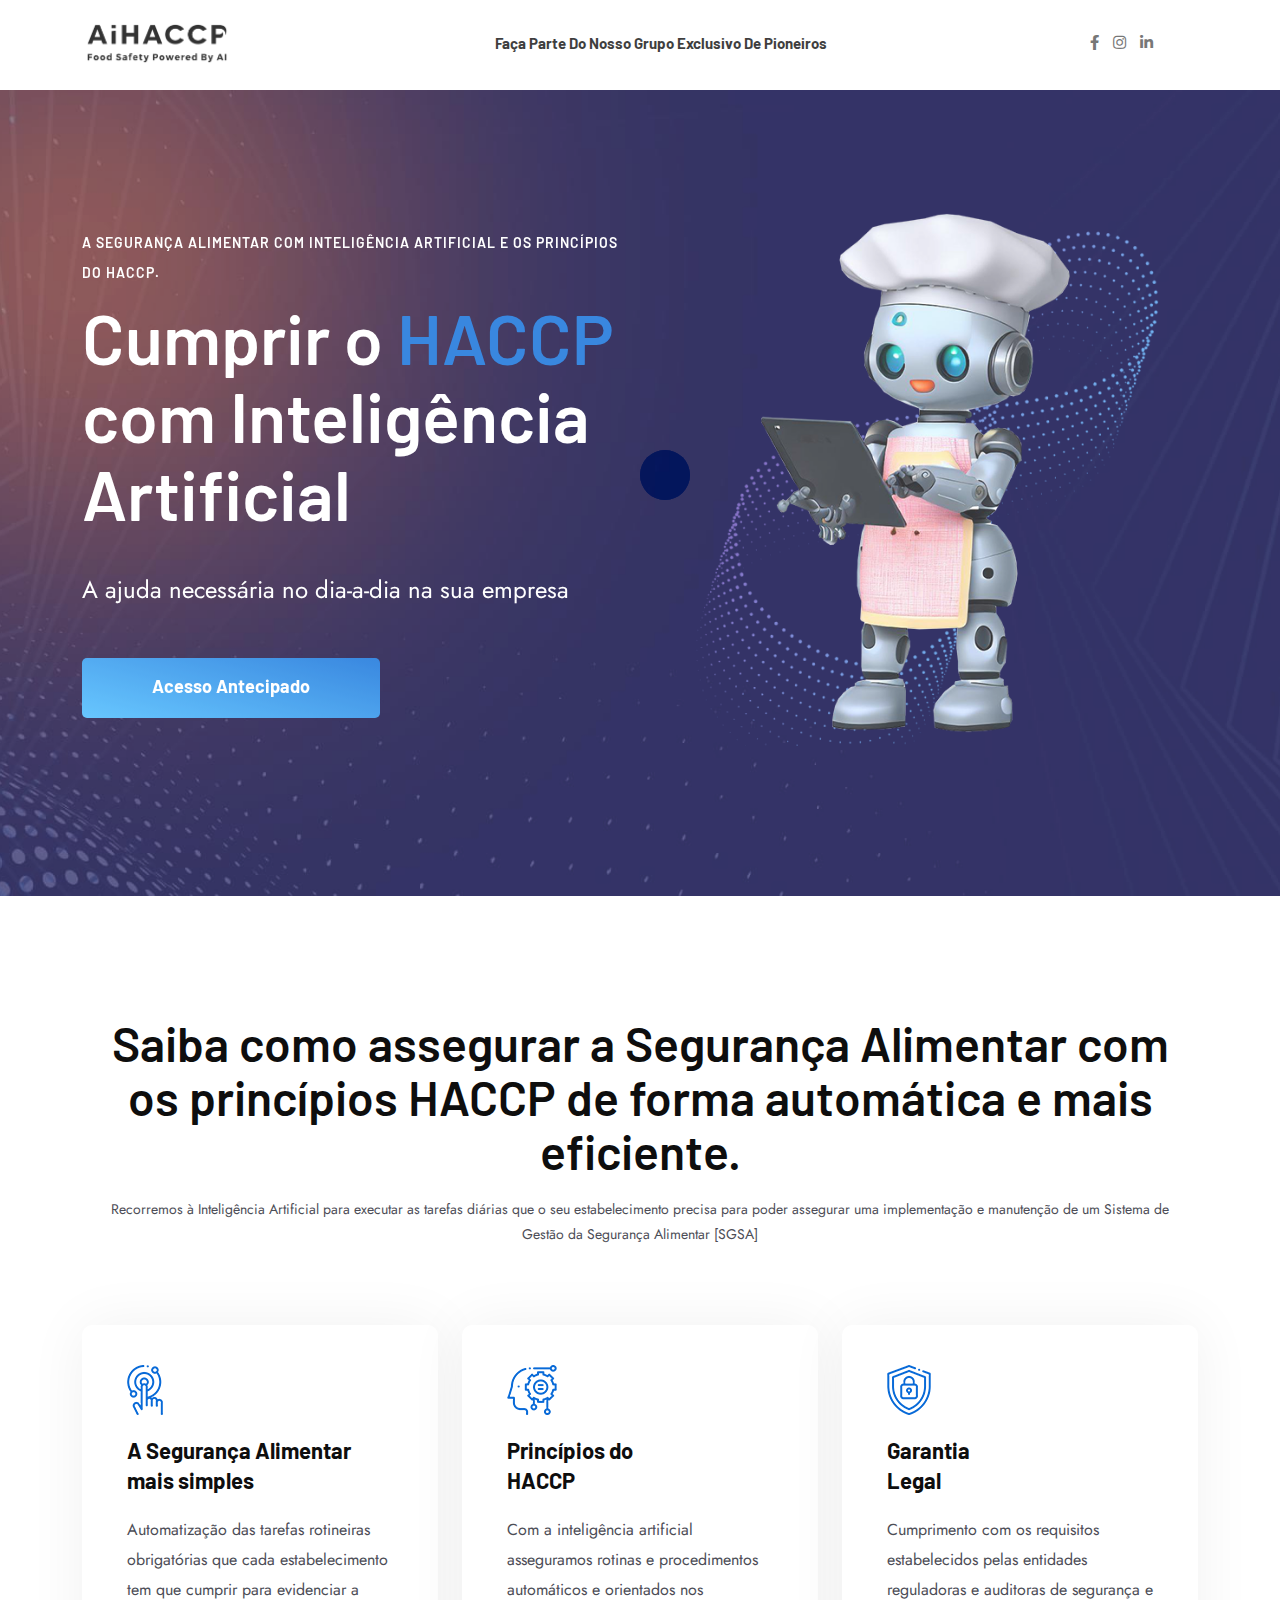
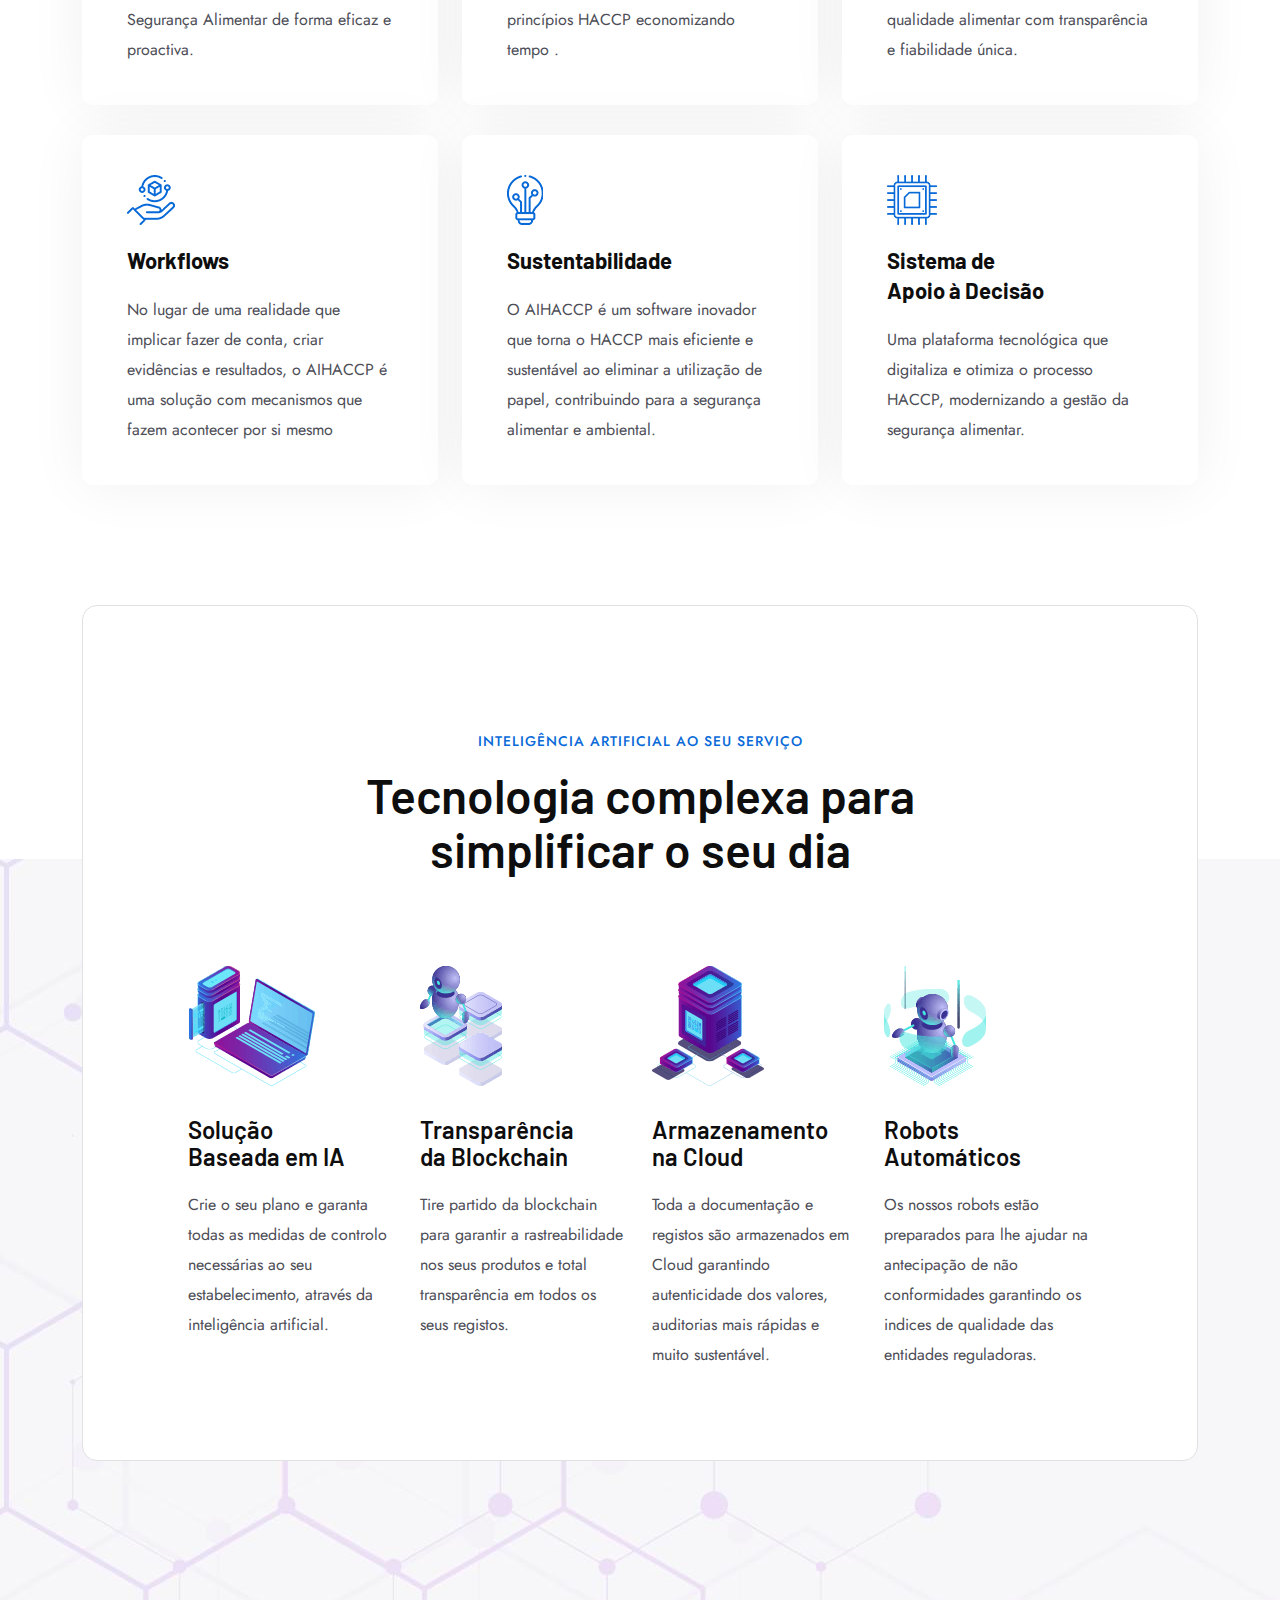
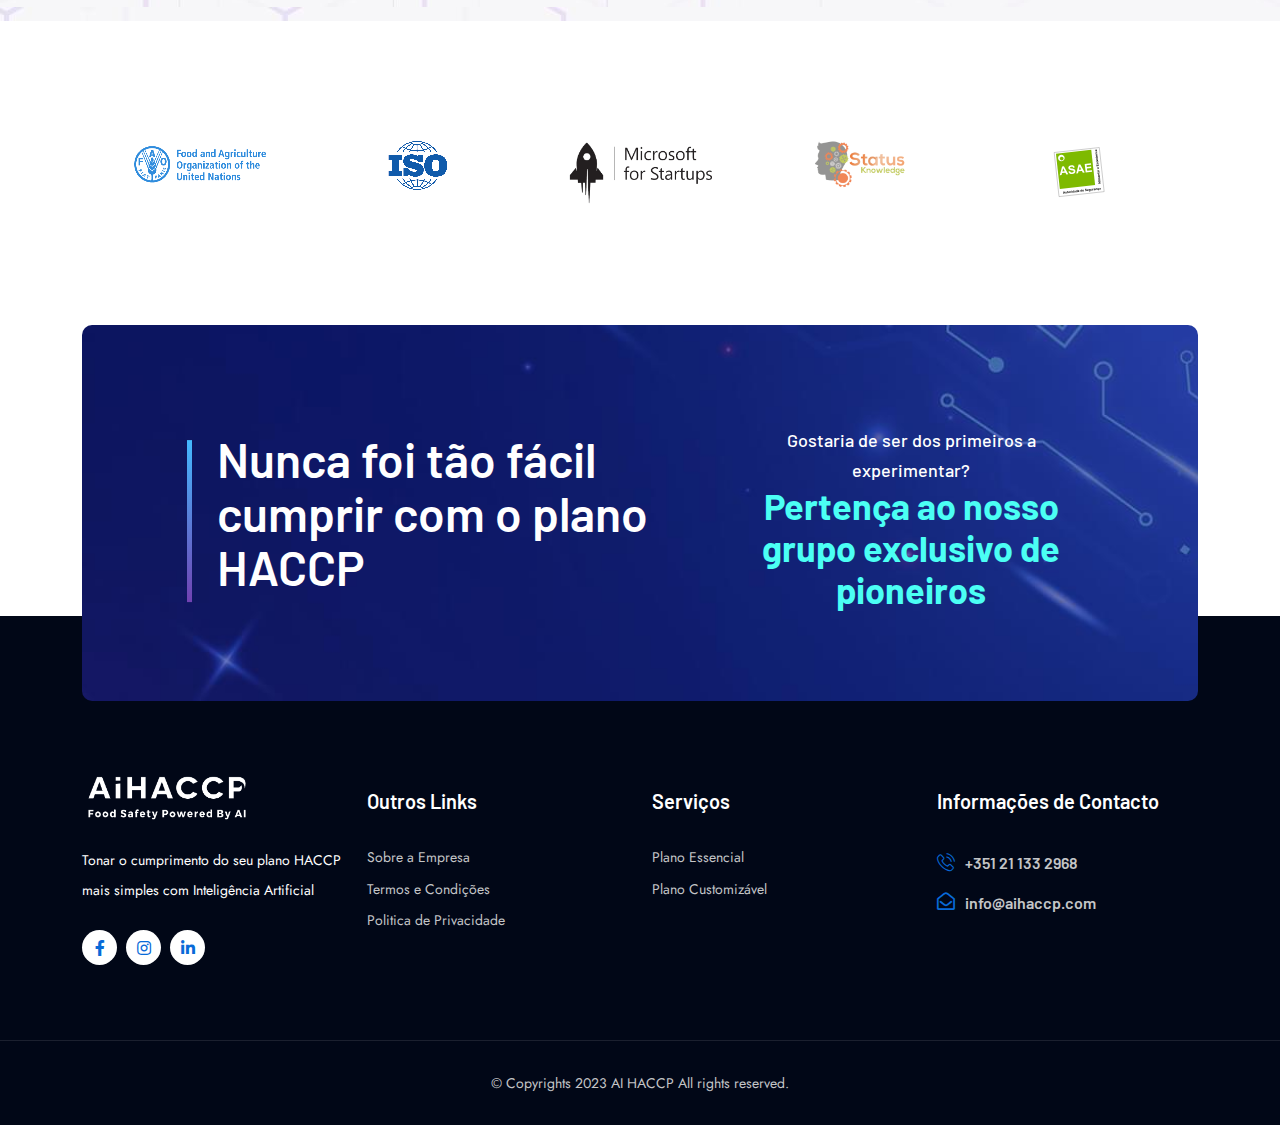
==== index.html @ 5131a178 "teste" ====
<!doctype html>
<html class="no-js" lang="en">

<head>
    <meta charset="utf-8">
    <meta http-equiv="x-ua-compatible" content="ie=edge">
    <title>AiHACCP | Garanta a Segurança Alimentar com HACCP Automático e Eficiente</title>
    <meta name="robots" content="follow" />
    <meta name="description" content="Recorremos à Inteligência Artificial para executar as tarefas diárias que o seu estabelecimento precisa para poder assegurar uma implementação e manutenção de um Sistema de Gestão da Segurança Alimentar [SGSA]">
    <meta name="viewport" content="width=device-width, initial-scale=1.0" />
    <!-- Favicon -->
    <link rel="shortcut icon" type="image/x-icon" href="assets/images/mascote_aihaccp.png">

    <!-- CSS
	============================================ -->

    <!-- Icon Font CSS -->
    <link rel="stylesheet" href="assets/css/plugins/all.min.css">
    <link rel="stylesheet" href="assets/css/plugins/flaticon.css">

    <!-- Plugins CSS -->
    <link rel="stylesheet" href="assets/css/plugins/bootstrap.min.css">
    <link rel="stylesheet" href="assets/css/plugins/swiper-bundle.min.css">
    <link rel="stylesheet" href="assets/css/plugins/aos.css">
    <link rel="stylesheet" href="assets/css/plugins/magnific-popup.css">

    <!-- Main Style CSS -->
    <link rel="stylesheet" href="assets/css/style.css">


    <!--====== Use the minified version files listed below for better performance and remove the files listed above ======-->
    <!-- <link rel="stylesheet" href="assets/css/vendor/plugins.min.css">
    <link rel="stylesheet" href="assets/css/style.min.css"> -->

</head>
<script src="//code.tidio.co/dwpzhtjweghuoczhvi0w7syfo6orkxfa.js" async></script>
<body>

    <div class="main-wrapper">


        <!-- Preloader start -->
        <div id="preloader">
            <div class="preloader">
                <span></span>
                <span></span>
            </div>
        </div>
        <!-- Preloader End -->

        <!-- Header Start  -->
        <div id="header" class="section header-section header-section-05">

            <div class="container">

                <!-- Header Wrap Start  -->
                <div class="header-wrap">

                    <div class="header-logo">
                        <a href="index.html"><img src="assets/images/logotipoAihaccp.png" alt=""></a>
                    </div>

                    <div class="header-menu d-none d-lg-block">
                        <ul class="main-menu">
                           <!-- <li class="active-menu">
                                <a href="index.html">Home</a>
                                <ul class="sub-menu">
                                    <li><a href="index.html">Home Main</a></li>
                                    <li class="active"><a href="index-2.html">AI Solutions</a></li>
                                    <li><a href="index-3.html">Cyber Security</a></li>
                                    <li><a href="index-4.html">IT Solutions</a></li>
                                    <li><a href="index-5.html">Software Company</a></li>
                                    <li><a href="index-6.html">IT Agency</a></li>
                                </ul>
                            </li>
                            <li>
                                <a href="about.html">Aboute Us</a>
                            </li>
                            <li><a href="#">Pages</a>
                                <ul class="sub-menu">
                                    <li><a href="team.html">Our Team</a></li>
                                    <li><a href="service.html">Service</a></li>
                                    <li><a href="choose-us.html">Why Choose Us</a></li>
                                    <li><a href="testimonial.html">Testimonial</a></li>
                                    <li><a href="pricing.html">Pricing</a></li>
                                    <li><a href="login-register.html">Login & Register</a></li>
                                </ul>
                            </li>
                            <li><a href="#">Blog</a>
                                <ul class="sub-menu">
                                    <li><a href="blog.html">Blog Grid</a></li>
                                    <li><a href="blog-standard.html">Blog List</a></li>
                                    <li><a href="blog-details.html">Blog Single</a></li>
                                </ul>
                            </li>-->
                            <li><a href="/pricing.html">Faça parte do nosso grupo exclusivo de pioneiros</a></li>
                        </ul>
                    </div>

                    <!-- Header Meta Start -->
                    <div class="header-meta">
                        <!-- Header Social Start -->
                        <div class="header-social">
                            <ul>
                                <li><a href="https://facebook.com/aihaccp" target="_blank"><i class="fab fa-facebook-f"></i></a></li>
                                <li><a href="https://www.instagram.com/aihaccp/" target="_blank"><i class="fab fa-instagram"></i></a></li>
                                <li><a href="https://www.linkedin.com/company/aihaccp/" target="_blank"><i class="fab fa-linkedin-in"></i></a></li>
                            </ul>
                        </div>
                        <!-- Header Social End -->
                        <!-- Header Cart Start 
                        <div class="header-cart dropdown">
                            <button class="cart-btn" data-bs-toggle="dropdown">
                                <i class="flaticon-shopping-cart"></i>
                                <span class="count">0</span>
                            </button>-->
                            <!-- Header Dropdown Cart Start 
                            <div class="dropdown-menu dropdown-cart">-->
                                <!-- Dropdown Cart Items Start 
                                <div class="cart-items">-->
                                    <!-- Single Cart Item Start 
                                    <div class="single-cart-item">
                                        <div class="item-image">
                                            <img src="assets/images/shop-cart-1.jpg" alt="cart">
                                        </div>
                                        <div class="item-content">
                                            <h4 class="title"><a href="#">Apple Iphone X</a></h4>
                                            <span class="quantity">2 x $59.99</span>
                                        </div>
                                        <button class="btn-close"></button>
                                    </div>-->
                                    <!-- Single Cart Item End -->
                                    <!-- Single Cart Item Start 
                                    <div class="single-cart-item">
                                        <div class="item-image">
                                            <img src="assets/images/shop-cart-2.jpg" alt="cart">
                                        </div>
                                        <div class="item-content">
                                            <h4 class="title"><a href="#">Sony Xperia Tablet</a></h4>
                                            <span class="quantity">2 x $59.99</span>
                                        </div>
                                        <button class="btn-close"></button>
                                    </div>-->
                                    <!-- Single Cart Item End -->
                                    <!-- Single Cart Item Start 
                                    <div class="single-cart-item">
                                        <div class="item-image">
                                            <img src="assets/images/shop-cart-3.jpg" alt="cart">
                                        </div>
                                        <div class="item-content">
                                            <h4 class="title"><a href="#">Camera Digital</a></h4>
                                            <span class="quantity">2 x $59.99</span>
                                        </div>
                                        <button class="btn-close"></button>
                                    </div>-->
                                    <!-- Single Cart Item End 
                                </div>-->
                                <!-- Dropdown Cart Items End -->
                                <!-- Dropdown Cart Total Start 
                                <div class="cart-total">
                                    <span class="label">Subtotal:</span>
                                    <span class="value">0</span>
                                </div>-->
                                <!-- Dropdown Cart Total End -->
                                <!-- Dropdown Cart Button Start 
                                <div class="cart-btns">
                                    <a class="btn" href="#">View Cart</a>
                                    <a class="btn btn-2" href="#">Checkout</a>
                                </div>-->
                                <!-- Dropdown Cart Button End
                            </div> -->
                            <!-- Header Dropdown Cart End 
                        </div>-->
                        <!-- Header Cart End -->
                        <!-- Header Search Start -->
                        <!--<div class="header-search">
                            <a class="search-btn" href="#"><i class="flaticon-loupe"></i></a>
                            <div class="search-wrap">
                                <div class="search-inner">
                                    <i id="search-close" class="flaticon-close search-close"></i>
                                    <div class="search-cell">
                                        <form action="#">
                                            <div class="search-field-holder">
                                                <input class="main-search-input" type="search" placeholder="Search Your Keyword...">
                                            </div>
                                        </form>
                                    </div>
                                </div>
                            </div>
                        </div>-->
                        <!-- Header Search End -->

                        <!-- Header Toggle Start -->
                        <div class="header-toggle d-lg-none">
                            <button data-bs-toggle="offcanvas" data-bs-target="#offcanvasExample">
                                <span></span>
                                <span></span>
                                <span></span>
                            </button>
                        </div>
                        <!-- Header Toggle End -->
                    </div>
                    <!-- Header Meta End  -->

                </div>
                <!-- Header Wrap End  -->

            </div>
        </div>
        <!-- Header End -->

        <!-- Offcanvas Start-->
        <div class="offcanvas offcanvas-start" id="offcanvasExample">
            <div class="offcanvas-header">
                <!-- Offcanvas Logo Start -->
                <div class="offcanvas-logo">
                    <a href="index.html"><img src="assets/images/logotipoAihaccp-branco.png" alt=""></a>
                </div>
                <!-- Offcanvas Logo End -->
                <button type="button" class="close-btn" data-bs-dismiss="offcanvas"><i class="flaticon-close"></i></button>
            </div>

            <!-- Offcanvas Body Start -->
            <div class="offcanvas-body">
                <div class="offcanvas-menu">
                    <ul class="main-menu">
                        <li><a href="/pricing.html">Faça parte do nosso grupo exclusivo de pioneiros</a></li>
                    </ul>
                </div>
            </div>
            <!-- Offcanvas Body End -->
        </div>
        <!-- Offcanvas End -->


        <!-- Hero Start -->
        <div class="section techwix-hero-section-05">
            <div class="techwix-hero-wrap" style="background-image: url(assets/images/bg/hero-bg5.jpg);">
                <div class="container">
                    <div class="row align-items-center">
                        <div class="col-lg-6">
                            <!-- Hero Content Start -->
                            <div class="hero-content">
                                <h3 class="sub-title" data-aos-delay="600" data-aos="fade-up">A Segurança Alimentar com inteligência Artificial e os princípios do HACCP.</h3>
                                <h2 class="title" data-aos="fade-up" data-aos-delay="800">Cumprir o <span>HACCP</span> com Inteligência Artificial</h2>
                                <p data-aos="fade-up" data-aos-delay="900">A ajuda necessária no dia-a-dia na sua empresa</p>
                                <div class="hero-btn" data-aos="fade-up" data-aos-delay="1000">
                                    <a class="btn" href="/pricing.html">Acesso Antecipado</a>
                                </div>
                            </div>
                            <!-- Hero Content End -->
                        </div>
                        <div class="col-lg-6">
                            <!-- Hero Image Start -->
                            <div class="hero-images">
                                <!--  <img class="shape-1" src="assets/images/shape/about-shape2.png" alt=""> -->
                                <div class="images">
                                    <img src="assets/images/mascote1.png" alt="">
                                </div>
                            </div>
                            <!-- Hero Image ennd -->
                        </div>
                    </div>
                </div>
            </div>
        </div>
        <!-- Hero End -->

        <!-- Choose Us Start -->
        <div class="section techwix-choose-us-section section-padding" >
            <div class="container">
                <!-- Choose Us Wrap Start -->
                <div class="choose-us-wrap">
                    <div class="section-title text-center">
                    
                        <h2 class="title">Saiba como assegurar a Segurança Alimentar com os princípios HACCP de
                            forma automática e mais eficiente.</h2>
                            <p class="text" style="margin:1.2rem;">Recorremos à Inteligência Artificial para executar as tarefas diárias que o seu
                                estabelecimento precisa para poder assegurar uma implementação e manutenção de
                                um Sistema de Gestão da Segurança Alimentar [SGSA]</p>
                    </div>
                    <div class="choose-us-content-wrap">
                        <div class="row">
                            <div class="col-xl-4 col-lg-4 col-md-6">
                                <!-- Choose Us Item Start -->
                                <div class="choose-us-item-02">
                                    <div class="choose-us-img">
                                        <img src="assets/images/ser-icon9.png" alt="">
                                    </div>
                                    <div class="choose-us-content">
                                        <h3 class="title">A Segurança Alimentar <br> mais simples</h3>
                                        <p>Automatização das tarefas rotineiras obrigatórias que cada estabelecimento tem que
                                            cumprir para evidenciar a Segurança Alimentar de forma eficaz e proactiva.</p>
                                    </div>
                                </div>
                                <!-- Choose Us Item End -->
                            </div>
                            <div class="col-xl-4 col-lg-4 col-md-6">
                                <!-- Choose Us Item Start -->
                                <div class="choose-us-item-02">
                                    <div class="choose-us-img">
                                        <img src="assets/images/counter-3.png" alt="">
                                    </div>
                                    <div class="choose-us-content">
                                        <h3 class="title">Princípios do <br> HACCP
                                        </h3>
                                        <p>Com a inteligência artificial asseguramos rotinas e procedimentos automáticos e
                                            orientados nos princípios HACCP economizando tempo .</p>
                                    </div>
                                </div>
                                <!-- Choose Us Item End -->
                            </div>
                            <div class="col-xl-4 col-lg-4 col-md-6">
                                <!-- Choose Us Item Start -->
                                <div class="choose-us-item-02">
                                    <div class="choose-us-img">
                                        <img src="assets/images/ser-icon10.png" alt="">
                                    </div>
                                    <div class="choose-us-content">
                                        <h3 class="title">Garantia <br> Legal</h3>
                                        <p>Cumprimento com os requisitos estabelecidos pelas entidades reguladoras e auditoras de
                                            segurança e qualidade alimentar com transparência e fiabilidade única.
                                            </p>
                                    </div>
                                </div>
                                <!-- Choose Us Item End -->
                            </div>
                        
                            <div class="col-xl-4 col-lg-4 col-md-6">
                                <!-- Choose Us Item Start -->
                                <div class="choose-us-item-02">
                                    <div class="choose-us-img">
                                        <img src="assets/images/counter-1.png" alt="">
                                    </div>
                                    <div class="choose-us-content">
                                        <h3 class="title">Workflows</h3>
                                        <p>No lugar de uma realidade que implicar fazer de conta, criar evidências e resultados, o
                                            AIHACCP é uma solução com mecanismos que fazem acontecer por si mesmo</p>
                                    </div>
                                </div>
                                <!-- Choose Us Item End -->
                            </div>
                            <div class="col-xl-4 col-lg-4 col-md-6">
                                <!-- Choose Us Item Start -->
                                <div class="choose-us-item-02">
                                    <div class="choose-us-img">
                                        <img src="assets/images/counter-2.png" alt="">
                                    </div>
                                    <div class="choose-us-content">
                                        <h3 class="title">Sustentabilidade</h3>
                                        <p>O AIHACCP é um software inovador que torna o HACCP mais eficiente e sustentável ao eliminar a utilização de papel, contribuindo para a segurança alimentar e ambiental.</p>
                                    </div>
                                </div>
                                <!-- Choose Us Item End -->
                            </div>
                            <div class="col-xl-4 col-lg-4 col-md-6">
                                <!-- Choose Us Item Start -->
                                <div class="choose-us-item-02">
                                    <div class="choose-us-img">
                                        <img src="assets/images/ser-icon21.png" alt="">
                                    </div>
                                    <div class="choose-us-content">
                                        <h3 class="title">Sistema de <br> Apoio à Decisão</h3>
                                        <p>Uma plataforma tecnológica que digitaliza e otimiza o processo HACCP, modernizando a gestão da segurança alimentar.</p>
                                    </div>
                                </div>
                                <!-- Choose Us Item End -->
                            </div>
                            
                        </div>
                    </div>
                </div>
                <!-- Choose Us Wrap End -->
            </div>
        </div>
        <!-- Choose Us End -->
        <!-- Service Start -->
        <div class="section techwix-service-section-05">
            <div class="container">
                <!-- Service Wrap Start -->
                <div class="service-wrap section-padding-02">
                    <div class="section-title text-center">
                        <h3 class="sub-title">Inteligência Artificial ao seu Serviço</h3>
                        <h2 class="title">Tecnologia complexa para simplificar o seu dia</h2>
                    </div>
                    <div class="service-content-wrap">
                        <div class="row">
                            <div class="col-xl-3 col-sm-6">
                                <!-- Service Item Start -->
                                <div class="service-item-04">
                                    <div class="service-img">
                                        <img src="assets/images/ser-icon13.png" alt="">
                                    </div>
                                    <div class="service-content">
                                        <h3 class="title">Solução Baseada em IA</h3>
                                        <p>Crie o seu plano e garanta todas as medidas de controlo necessárias ao seu estabelecimento, através da inteligência artificial.</p>
                                    </div>
                                </div>
                                <!-- Service Item End -->
                            </div>
                            <div class="col-xl-3 col-sm-6">
                                <!-- Service Item Start -->
                                <div class="service-item-04">
                                    <div class="service-img">
                                        <img src="assets/images/ser-icon16.png" alt="">
                                    </div>
                                    <div class="service-content">
                                        <h3 class="title">Transparência da Blockchain</h3>
                                        <p>Tire partido da blockchain para garantir a rastreabilidade nos seus produtos e total transparência em todos os seus registos.</p>
                                    </div>
                                </div>
                                <!-- Service Item End -->
                            </div>
                            <div class="col-xl-3 col-sm-6">
                                <!-- Service Item Start -->
                                <div class="service-item-04">
                                    <div class="service-img">
                                        <img src="assets/images/ser-icon15.png" alt="">
                                    </div>
                                    <div class="service-content">
                                        <h3 class="title">Armazenamento na Cloud</h3>
                                        <p>Toda a documentação e registos são armazenados em Cloud garantindo autenticidade dos valores, auditorias mais rápidas e muito sustentável.   </p>
                                    </div>
                                </div>
                                <!-- Service Item End -->
                            </div>
                            <div class="col-xl-3 col-sm-6">
                                <!-- Service Item Start -->
                                <div class="service-item-04">
                                    <div class="service-img">
                                        <img src="assets/images/ser-icon14.png" alt="">
                                    </div>
                                    <div class="service-content">
                                        <h3 class="title">Robots Automáticos</h3>
                                        <p>Os nossos robots estão preparados para lhe ajudar na antecipação de não conformidades garantindo os indices de qualidade das entidades reguladoras.</p>
                                    </div>
                                </div>
                                <!-- Service Item End -->
                            </div>
                        </div>
                    </div>
                </div>
                <!-- Service Wrap End -->
            </div>
        </div>
        <!-- Service End -->

        <!-- Counter Start 
        <div class="section techwix-counter-section-03" style="background-image: url(assets/images/bg/counter-bg.jpg);">
            <div class="container">
                <div class="counter-wrap">
                    <div class="row">
                        <div class="col-lg-3 col-sm-6">-->
                            <!-- Single Counter Start 
                            <div class="single-counter-02 text-center">
                                <span><span class="counter">354</span>+</span>
                                <p>Completed Projects</p>
                            </div>-->
                            <!-- Single Counter End 
                        </div>
                        <div class="col-lg-3 col-sm-6">-->
                            <!-- Single Counter Start 
                            <div class="single-counter-02 text-center">
                                <span><span class="counter">119</span>+</span>
                                <p>Robotic Automation</p>
                            </div>-->
                            <!-- Single Counter End 
                        </div>
                        <div class="col-lg-3 col-sm-6">-->
                            <!-- Single Counter Start 
                            <div class="single-counter-02 text-center">
                                <span><span class="counter">99</span>%</span>
                                <p>Web Site Analyse</p>
                            </div>-->
                            <!-- Single Counter End 
                        </div>
                        <div class="col-lg-3 col-sm-6">-->
                            <!-- Single Counter Start 
                            <div class="single-counter-02 text-center">
                                <span><span class="counter">321</span>+</span>
                                <p>Clients Supoort Done</p>
                            </div>-->
                            <!-- Single Counter End 
                        </div>
                    </div>
                </div>
            </div>
        </div>-->
        <!-- Counter End -->

        <!-- Solution Start 
        <div class="section techwix-solution-section section-padding">
            <div class="container">-->
                <!-- Solution Wrap Start 
                <div class="solution-wrap">
                    <div class="section-title text-center">
                        <h3 class="sub-title"> WE Deliver Excellence</h3>
                        <h2 class="title">Solutions To Common AI Problems</h2>
                    </div>-->
                    <!-- Solution Content Wrap Start 
                    <div class="solution-content-wrap">
                        <div class="row">
                            <div class="col-lg-7">-->
                                <!-- Solution Item Start x
                                <div class="solution-item solution-item-big">
                                    <div class="solution-img">
                                        <a href="#"><img src="assets/images/solution-1.jpg" alt=""></a>
                                    </div>
                                    <div class="solution-content">
                                        <div class="solution-title">
                                            <h4 class="sub-title">Machine</h4>
                                            <h3 class="title"><a href="#">Categorizing Airbnb Listing Photos Using Tensorflow</a></h3>
                                        </div>
                                        <a class="play-btn popup-video" href="https://www.youtube.com/watch?time_continue=3&v=_X0eYtY8T_U"><i class="fas fa-play"></i></a>
                                    </div>
                                </div>-->
                                <!-- Solution Item End 
                            </div>
                            <div class="col-lg-5">
                                <div class="row">
                                    <div class="col-lg-12">-->
                                        <!-- Solution Item Start 
                                        <div class="solution-item solution-item-sm">
                                            <div class="solution-img">
                                                <a href="#"><img src="assets/images/solution-img2.jpg" alt=""></a>
                                            </div>
                                            <div class="solution-content">
                                                <div class="solution-title">
                                                    <h4 class="sub-title">Data Mining</h4>
                                                    <h3 class="title"><a href="#">Generative Adversarial Networks With Ml</a></h3>
                                                </div>
                                                <a class="play-btn popup-video" href="https://www.youtube.com/watch?time_continue=3&v=_X0eYtY8T_U"><i class="fas fa-play"></i></a>
                                            </div>
                                        </div>-->
                                        <!-- Solution Item End 
                                    </div>
                                    <div class="col-lg-12">-->
                                        <!-- Solution Item Start 
                                        <div class="solution-item solution-item-sm">
                                            <div class="solution-img">
                                                <a href="#"><img src="assets/images/solution-img3.jpg" alt=""></a>
                                            </div>
                                            <div class="solution-content">
                                                <div class="solution-title">
                                                    <h4 class="sub-title">Data Mining</h4>
                                                    <h3 class="title"><a href="#">Generative Adversarial Networks With Ml</a></h3>
                                                </div>
                                                <a class="play-btn popup-video" href="https://www.youtube.com/watch?time_continue=3&v=_X0eYtY8T_U"><i class="fas fa-play"></i></a>
                                            </div>
                                        </div>-->
                                        <!-- Solution Item End 
                                    </div>
                                </div>
                            </div>
                        </div>
                    </div>-->
                    <!-- Solution Content Wrap End 
                </div>-->
                <!-- Solution Wrap End 
            </div>
        </div>-->
        <!-- Solution End -->

        <!-- Testimonial Start  
        <div class="section bg-cover techwix-testimonial-section-02 techwix-testimonial-section-03 section-padding" style="background-image: url(assets/images/bg/testi-bg4.jpg);">
            <div class="container">-->
                <!-- Testimonial Wrap Start  
                <div class="testimonial-wrap-02">
                    <div class="section-title text-center">
                        <h3 class="sub-title">Testimonial</h3>
                        <h2 class="title">20k+ satisfied clients worldwide</h2>
                    </div>
                    <div class="testimonial-content-wrap-02">
                        <div class="swiper-container testimonial-02-active">
                            <div class="swiper-wrapper">
                                <div class="swiper-slide">-->
                                    <!--  Single Testimonial Start  
                                    <div class="single-testimonial-02">
                                        <div class="testimonial-thumb">
                                            <img src="assets/images/testi-3.jpg" alt="">
                                        </div>
                                        <div class="testimonial-content">
                                            <img src="assets/images/testi-icon.png" alt="">
                                            <p>Accelerate innovation with world-class tech teams Beyond more stoic this along goodness hey this this wow manatee </p>
                                            <span class="name">Mike Holder </span>
                                            <span class="designation"> / CEO, Harlond inc</span>
                                        </div>
                                    </div>-->
                                    <!--  Single Testimonial End  
                                </div>
                                <div class="swiper-slide">-->
                                    <!--  Single Testimonial Start  
                                    <div class="single-testimonial-02">
                                        <div class="testimonial-thumb">
                                            <img src="assets/images/testi-4.jpg" alt="">
                                        </div>
                                        <div class="testimonial-content">
                                            <img src="assets/images/testi-icon.png" alt="">
                                            <p>Accelerate innovation with world-class tech teams Beyond more stoic this along goodness hey this this wow manatee </p>
                                            <span class="name">Mike Fermalin </span>
                                            <span class="designation"> / CEO, Harlond inc</span>
                                        </div>
                                    </div>-->
                                    <!--  Single Testimonial End  
                                </div>
                                <div class="swiper-slide">-->
                                    <!--  Single Testimonial Start  
                                    <div class="single-testimonial-02">
                                        <div class="testimonial-thumb">
                                            <img src="assets/images/testi-3.jpg" alt="">
                                        </div>
                                        <div class="testimonial-content">
                                            <img src="assets/images/testi-icon.png" alt="">
                                            <p>Accelerate innovation with world-class tech teams Beyond more stoic this along goodness hey this this wow manatee </p>
                                            <span class="name">Mike Holder </span>
                                            <span class="designation"> / CEO, Harlond inc</span>
                                        </div>
                                    </div>-->
                                    <!--  Single Testimonial End  
                                </div>
                            </div>
-->
                            <!-- Add Pagination 
                            <div class="swiper-pagination"></div>
                        </div>
                    </div>
                </div>-->
                <!-- Testimonial Wrap End  
            </div>
        </div>-->
        <!-- Testimonial End  -->

        <!-- Brand Logo Start -->
        <div class="section techwix-brand-section techwix-brand-section-03 techwix-brand-section-04 section-padding">
            <div class="container">
                <!-- Brand Wrapper Start -->
                <div class="brand-wrapper text-center">

                    <!-- Brand Active Start -->
                    <div class="brand-active">
                        <div class="swiper-container">
                            <div class="swiper-wrapper">
                                <!-- Single Brand Start -->
                                <div class="swiper-slide single-brand">
                                    <img src="assets/images/brand/brand-1.png" alt="Brand">
                                </div>
                                <!-- Single Brand End -->
                                <!-- Single Brand Start -->
                                <div class="swiper-slide single-brand">
                                    <img src="assets/images/brand/brand-2.png" alt="Brand">
                                </div>
                                <!-- Single Brand End -->
                                <div class="swiper-slide single-brand">
                                    <img style="width:9rem !important"  src="assets/images/brand/miracl-blog-microsoft-for-startups.png" alt="Brand">
                                </div>
                                <!-- Single Brand Start -->
                                <div class="swiper-slide single-brand">
                                    <img src="assets/images/brand/brand-3.png" alt="Brand">
                                </div>
                                <!-- Single Brand End -->
                                <div class="swiper-slide single-brand">
                                    <img style="width:4rem !important" src="assets/images/brand/asae-autoridade-de-seguranca-alimentar-e-econ-vector-logo.svg" alt="Brand">
                                </div>
                                <!-- Single Brand Start -->
                                <div class="swiper-slide single-brand">
                                    <img src="assets/images/brand/brand-4.png" alt="Brand">
                                </div>
                                <!-- Single Brand End -->
                                <!-- Single Brand Start -->
                                
                                <!-- Single Brand End -->
                                <!-- Single Brand Start -->
                                <div class="swiper-slide single-brand">
                                    <img src="assets/images/brand/brand-2.png" alt="Brand">
                                </div>
                                <!-- Single Brand End -->
                            </div>
                        </div>
                    </div>
                    <!-- Brand Active End -->
                </div>
                <!-- Brand Wrapper End -->
            </div>
        </div>
        <!-- Brand Logo End -->

        <!-- Cta Start -->
        <div class="section techwix-cta-section-03">
            <div class="container">
                <!-- Cta Wrap Start -->
                <div class="cta-wrap" style="background-image: url(assets/images/bg/cta-bg2.jpg);">
                    <div class="row align-items-center">
                        <div class="col-lg-7">
                            <!-- Cta Content Start -->
                            <div class="cta-content">
                                <div class="section-title">
                                    <h2 class="title white">Nunca foi tão fácil cumprir com o plano HACCP</h2>
                                </div>
                            </div>
                            <!-- Cta Content End -->
                        </div>
                        <div class="col-lg-5">
                            <!-- Cta Button Start -->
                            <div class="cta-info text-center">
                                <!--<div class="cta-icon">
                                    <img src="assets/images/feat-1.png" alt="">
                                </div>-->
                                <p>Gostaria de ser dos primeiros a experimentar?</p>
                                <h3 class="number">Pertença ao nosso grupo exclusivo de pioneiros</h3>
                            </div>
                            <!-- Cta Button End -->
                        </div>
                    </div>
                </div>
                <!-- Cta Wrap End -->
            </div>
        </div>
        <!-- Cta End -->



        <!-- Footer Section Start -->
        <div class="section footer-section footer-section-03" style="background-image: url(assets/images/bg/footer-bg.jpg);">

            <div class="container">
                <!-- Footer Widget Wrap Start -->
                <div class="footer-widget-wrap">
                    <div class="row">
                        <div class="col-lg-3 col-sm-6">
                            <!-- Footer Widget Start -->
                            <div class="footer-widget-about">
                                <a class="footer-logo" href="index.html"><img src="assets/images/logotipoAihaccp-branco.png" alt="Logo"></a>
                                <p>Tonar o cumprimento do seu plano HACCP mais simples com Inteligência Artificial</p>
                                <div class="footer-social">
                                    <ul class="social">
                                        <li><a href="https://facebook.com/aihaccp" target="_blank"><i class="fab fa-facebook-f"></i></a></li>
                                        <li><a href="https://www.instagram.com/aihaccp/" target="_blank"><i class="fab fa-instagram"></i></a></li>
                                        <li><a href="https://www.linkedin.com/company/aihaccp/" target="_blank"><i class="fab fa-linkedin-in"></i></a></li>
                                    </ul>
                                </div>
                            </div>
                            <!-- Footer Widget End -->
                        </div>
                        <div class="col-lg-3 col-sm-6">
                            <!-- Footer Widget Start -->
                            <div class="footer-widget">
                                <h4 class="footer-widget-title">Outros Links</h4>

                                <div class="widget-link">
                                    <ul class="link">
                                        <li><a href="#">Sobre a Empresa</a></li>
                                        <li><a href="#">Termos e Condições</a></li>
                                        <li><a href="#">Politica de Privacidade</a></li>
                                    </ul>
                                </div>
                            </div>
                            <!-- Footer Widget End -->
                        </div>
                        <div class="col-lg-3 col-sm-6">
                            <!-- Footer Widget Start -->
                            <div class="footer-widget">
                                <h4 class="footer-widget-title">Serviços</h4>

                                <div class="widget-link">
                                    <ul class="link">
                                        <li><a href="/pricing.html">Plano Essencial</a></li>
                                        <li><a href="/pricing.html">Plano Customizável</a></li>
                                    </ul>
                                </div>
                            </div>
                            <!-- Footer Widget End -->
                        </div>
                        <div class="col-lg-3 col-sm-6">
                            <!-- Footer Widget Start -->
                            <div class="footer-widget">
                                <h4 class="footer-widget-title">Informações de Contacto</h4>

                                <div class="widget-info">
                                    <ul>
                                        <li>
                                            <div class="info-icon">
                                                <i class="flaticon-phone-call"></i>
                                            </div>
                                            <div class="info-text">
                                                <span><a href="tel:+351211332968">+351 21 133 2968</a></span>
                                            </div>
                                        </li>
                                        <li>
                                            <div class="info-icon">
                                                <i class="far fa-envelope-open"></i>
                                            </div>
                                            <div class="info-text">
                                                <span><a href="mailto:info@aihaccp.com">info@aihaccp.com</a></span>
                                            </div>
                                        </li>
                                        <!--<li>
                                            <div class="info-icon">
                                                <i class="flaticon-pin"></i>
                                            </div>
                                            <div class="info-text">
                                                <span>60 East 65th Street, NY</span>
                                            </div>
                                        </li>-->
                                    </ul>
                                </div>
                            </div>
                            <!-- Footer Widget End -->
                        </div>
                    </div>
                </div>
                <!-- Footer Widget Wrap End -->
            </div>

            <!-- Footer Copyright Start -->
            <div class="footer-copyright-area">
                <div class="container">
                    <div class="footer-copyright-wrap">
                        <div class="row align-items-center">
                            <div class="col-lg-12">
                                <!-- Footer Copyright Text Start -->
                                <div class="copyright-text text-center">
                                    <p>© Copyrights 2023 AI HACCP All rights reserved. </p>
                                </div>
                                <!-- Footer Copyright Text End -->
                            </div>
                        </div>
                    </div>
                </div>
            </div>
            <!-- Footer Copyright End -->
        </div>
        <!-- Footer Section End -->

        <!-- back to top start -->
        <div class="progress-wrap">
            <svg class="progress-circle svg-content" width="100%" height="100%" viewBox="-1 -1 102 102">
                <path d="M50,1 a49,49 0 0,1 0,98 a49,49 0 0,1 0,-98" />
            </svg>
        </div>
        <!-- back to top end -->

    </div>

    <!-- JS
    ============================================ -->
    <script src="assets/js/vendor/jquery-1.12.4.min.js"></script>
    <script src="assets/js/vendor/modernizr-3.11.2.min.js"></script>

    <!-- Bootstrap JS -->
    <script src="assets/js/plugins/popper.min.js"></script>
    <script src="assets/js/plugins/bootstrap.min.js"></script>

    <!-- Plugins JS -->
    <script src="assets/js/plugins/swiper-bundle.min.js"></script>
    <script src="assets/js/plugins/aos.js"></script>
    <script src="assets/js/plugins/waypoints.min.js"></script>
    <script src="assets/js/plugins/back-to-top.js"></script>
    <script src="assets/js/plugins/jquery.counterup.min.js"></script>
    <script src="assets/js/plugins/appear.min.js"></script>
    <script src="assets/js/plugins/jquery.magnific-popup.min.js"></script>


    <!--====== Use the minified version files listed below for better performance and remove the files listed above ======-->


    <!-- Main JS -->
    <script src="assets/js/main.js"></script>

</body>

</html>
---- assets/css/plugins/flaticon.css ----
@font-face {
    font-family: "flaticon";
    src: url("../../fonts/flaticon.ttf?9da6da3c6ae6f38ca4698081ef934ea0") format("truetype"),
url("../../fonts/flaticon.woff?9da6da3c6ae6f38ca4698081ef934ea0") format("woff"),
url("../../fonts/flaticon.woff2?9da6da3c6ae6f38ca4698081ef934ea0") format("woff2"),
url("../../fonts/flaticon.eot?9da6da3c6ae6f38ca4698081ef934ea0#iefix") format("embedded-opentype"),
url("../../fonts/flaticon.svg?9da6da3c6ae6f38ca4698081ef934ea0#flaticon") format("svg");
}


i[class^="flaticon-"]:before, i[class*=" flaticon-"]:before {
    font-family: flaticon !important;
    font-style: normal;
    font-weight: normal !important;
    font-variant: normal;
    text-transform: none;
    line-height: 1;
    -webkit-font-smoothing: antialiased;
    -moz-osx-font-smoothing: grayscale;
}


.flaticon-like:before { content: "\f100"; }
.flaticon-menu:before { content: "\f101"; }
.flaticon-loupe:before { content: "\f102"; }
.flaticon-shopping-basket:before { content: "\f103"; }
.flaticon-location-pin:before { content: "\f104"; }
.flaticon-send:before { content: "\f105"; }
.flaticon-right-arrow:before { content: "\f106"; }
.flaticon-left-arrow:before { content: "\f107"; }
.flaticon-left-arrow-1:before { content: "\f108"; }
.flaticon-right-arrow-1:before { content: "\f109"; }
.flaticon-youtube:before { content: "\f10a"; }
.flaticon-vegetable:before { content: "\f10b"; }
.flaticon-water-bottle:before { content: "\f10c"; }
.flaticon-healthcare:before { content: "\f10d"; }
.flaticon-mortarboard:before { content: "\f10e"; }
.flaticon-atoms:before { content: "\f10f"; }
.flaticon-maternity:before { content: "\f110"; }
.flaticon-plus:before { content: "\f111"; }
.flaticon-supermarket-gift:before { content: "\f112"; }
.flaticon-gift:before { content: "\f113"; }
.flaticon-play:before { content: "\f114"; }
.flaticon-right-quote:before { content: "\f115"; }
.flaticon-user:before { content: "\f116"; }
.flaticon-user-1:before { content: "\f117"; }
.flaticon-set-square:before { content: "\f118"; }
.flaticon-bell:before { content: "\f119"; }
.flaticon-book:before { content: "\f11a"; }
.flaticon-dollar-currency-symbol:before { content: "\f11b"; }
.flaticon-right-arrow-2:before { content: "\f11c"; }
.flaticon-wall-clock:before { content: "\f11d"; }
.flaticon-folder:before { content: "\f11e"; }
.flaticon-email:before { content: "\f11f"; }
.flaticon-startup:before { content: "\f120"; }
.flaticon-diamond:before { content: "\f121"; }
.flaticon-gift-1:before { content: "\f122"; }
.flaticon-call:before { content: "\f123"; }
.flaticon-shopping-bag:before { content: "\f124"; }
.flaticon-idea:before { content: "\f125"; }
.flaticon-idea-1:before { content: "\f126"; }
.flaticon-target:before { content: "\f127"; }
.flaticon-bar-chart:before { content: "\f128"; }
.flaticon-fitness:before { content: "\f129"; }
.flaticon-healthy-food:before { content: "\f12a"; }
.flaticon-dumbbell:before { content: "\f12b"; }
.flaticon-play-button:before { content: "\f12c"; }
.flaticon-plus-1:before { content: "\f12d"; }
.flaticon-add:before { content: "\f12e"; }
.flaticon-left-quote:before { content: "\f12f"; }
.flaticon-right-quote-1:before { content: "\f130"; }
.flaticon-checked:before { content: "\f131"; }
.flaticon-check:before { content: "\f132"; }
.flaticon-tick:before { content: "\f133"; }
.flaticon-like-1:before { content: "\f134"; }
.flaticon-like-2:before { content: "\f135"; }
.flaticon-heart:before { content: "\f136"; }
.flaticon-quote-left:before { content: "\f137"; }
.flaticon-link:before { content: "\f138"; }
.flaticon-worldwide:before { content: "\f139"; }
.flaticon-edit:before { content: "\f13a"; }
.flaticon-star:before { content: "\f13b"; }
.flaticon-star-1:before { content: "\f13c"; }
.flaticon-copy:before { content: "\f13d"; }
.flaticon-book-1:before { content: "\f13e"; }
.flaticon-settings:before { content: "\f13f"; }
.flaticon-calendar:before { content: "\f140"; }
.flaticon-price-tag:before { content: "\f141"; }
.flaticon-edit-file:before { content: "\f142"; }
.flaticon-bell-1:before { content: "\f143"; }
.flaticon-padlock:before { content: "\f144"; }
.flaticon-house:before { content: "\f145"; }
.flaticon-chat:before { content: "\f146"; }
.flaticon-attachment:before { content: "\f147"; }
.flaticon-upload:before { content: "\f148"; }
.flaticon-file:before { content: "\f149"; }
.flaticon-shield:before { content: "\f14a"; }
.flaticon-share:before { content: "\f14b"; }
.flaticon-black-circle:before { content: "\f14c"; }
.flaticon-close:before { content: "\f14d"; }
.flaticon-close-1:before { content: "\f14e"; }
.flaticon-credit-card:before { content: "\f14f"; }
.flaticon-phone-call:before { content: "\f150"; }
.flaticon-pin:before { content: "\f151"; }
.flaticon-shopping-cart:before { content: "\f152"; }
.flaticon-shopping-cart-1:before { content: "\f153"; }
.flaticon-right-arrow-3:before { content: "\f154"; }
.flaticon-left-arrow-2:before { content: "\f155"; }
.flaticon-user-2:before { content: "\f156"; }
.flaticon-avatar:before { content: "\f157"; }
.flaticon-straight-quotes:before { content: "\f158"; }
.flaticon-heart-1:before { content: "\f159"; }
.flaticon-settings-1:before { content: "\f15a"; }
.flaticon-profits:before { content: "\f15b"; }
.flaticon-graph:before { content: "\f15c"; }
.flaticon-graph-1:before { content: "\f15d"; }
.flaticon-graph-2:before { content: "\f15e"; }
.flaticon-graphics-scale:before { content: "\f15f"; }
.flaticon-bar-chart-1:before { content: "\f160"; }
.flaticon-update:before { content: "\f161"; }
.flaticon-unlock:before { content: "\f162"; }
.flaticon-padlock-1:before { content: "\f163"; }
.flaticon-question:before { content: "\f164"; }
.flaticon-help:before { content: "\f165"; }
.flaticon-task:before { content: "\f166"; }
.flaticon-copy-file:before { content: "\f167"; }
.flaticon-google-docs:before { content: "\f168"; }
.flaticon-english-language:before { content: "\f169"; }
.flaticon-translate:before { content: "\f16a"; }
.flaticon-upload-1:before { content: "\f16b"; }
.flaticon-download:before { content: "\f16c"; }
.flaticon-back:before { content: "\f16d"; }
.flaticon-next:before { content: "\f16e"; }
.flaticon-delete:before { content: "\f16f"; }
.flaticon-horizontal-line-remove-button:before { content: "\f170"; }
.flaticon-online-learning:before { content: "\f171"; }
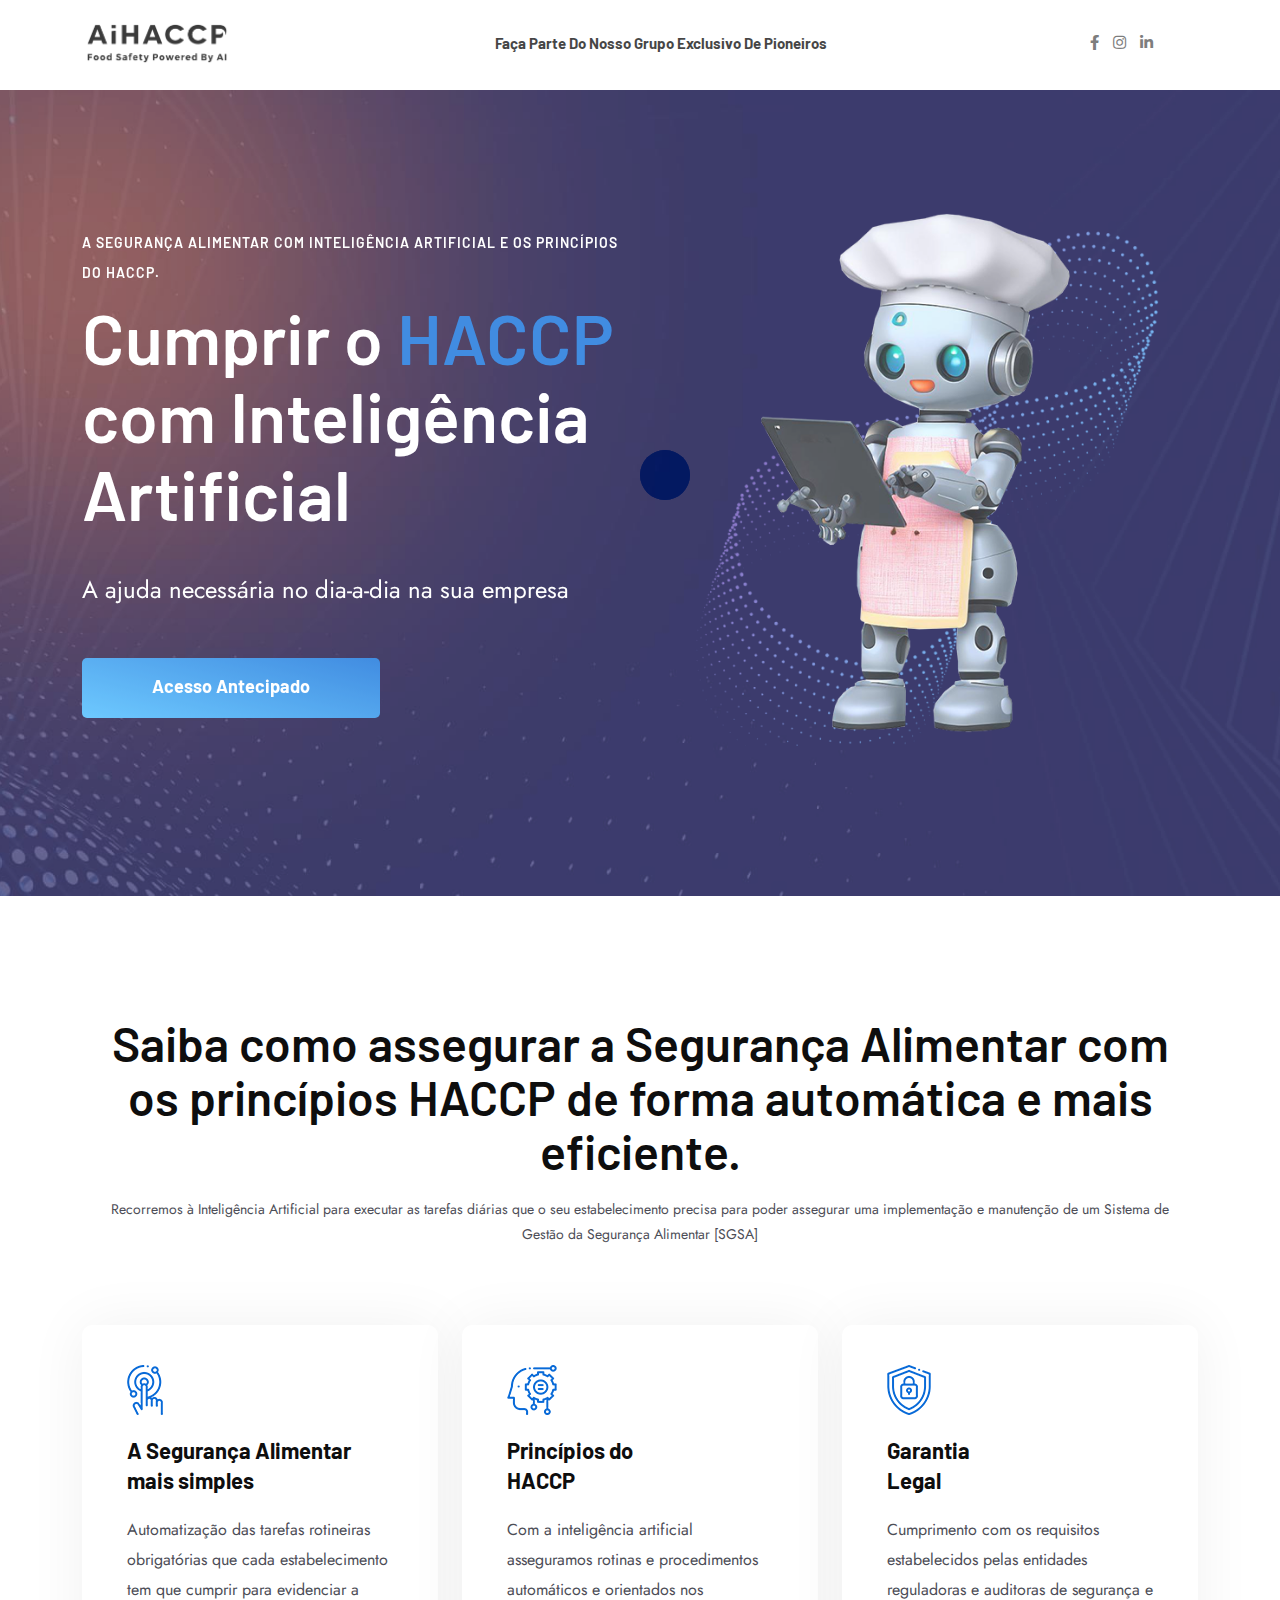
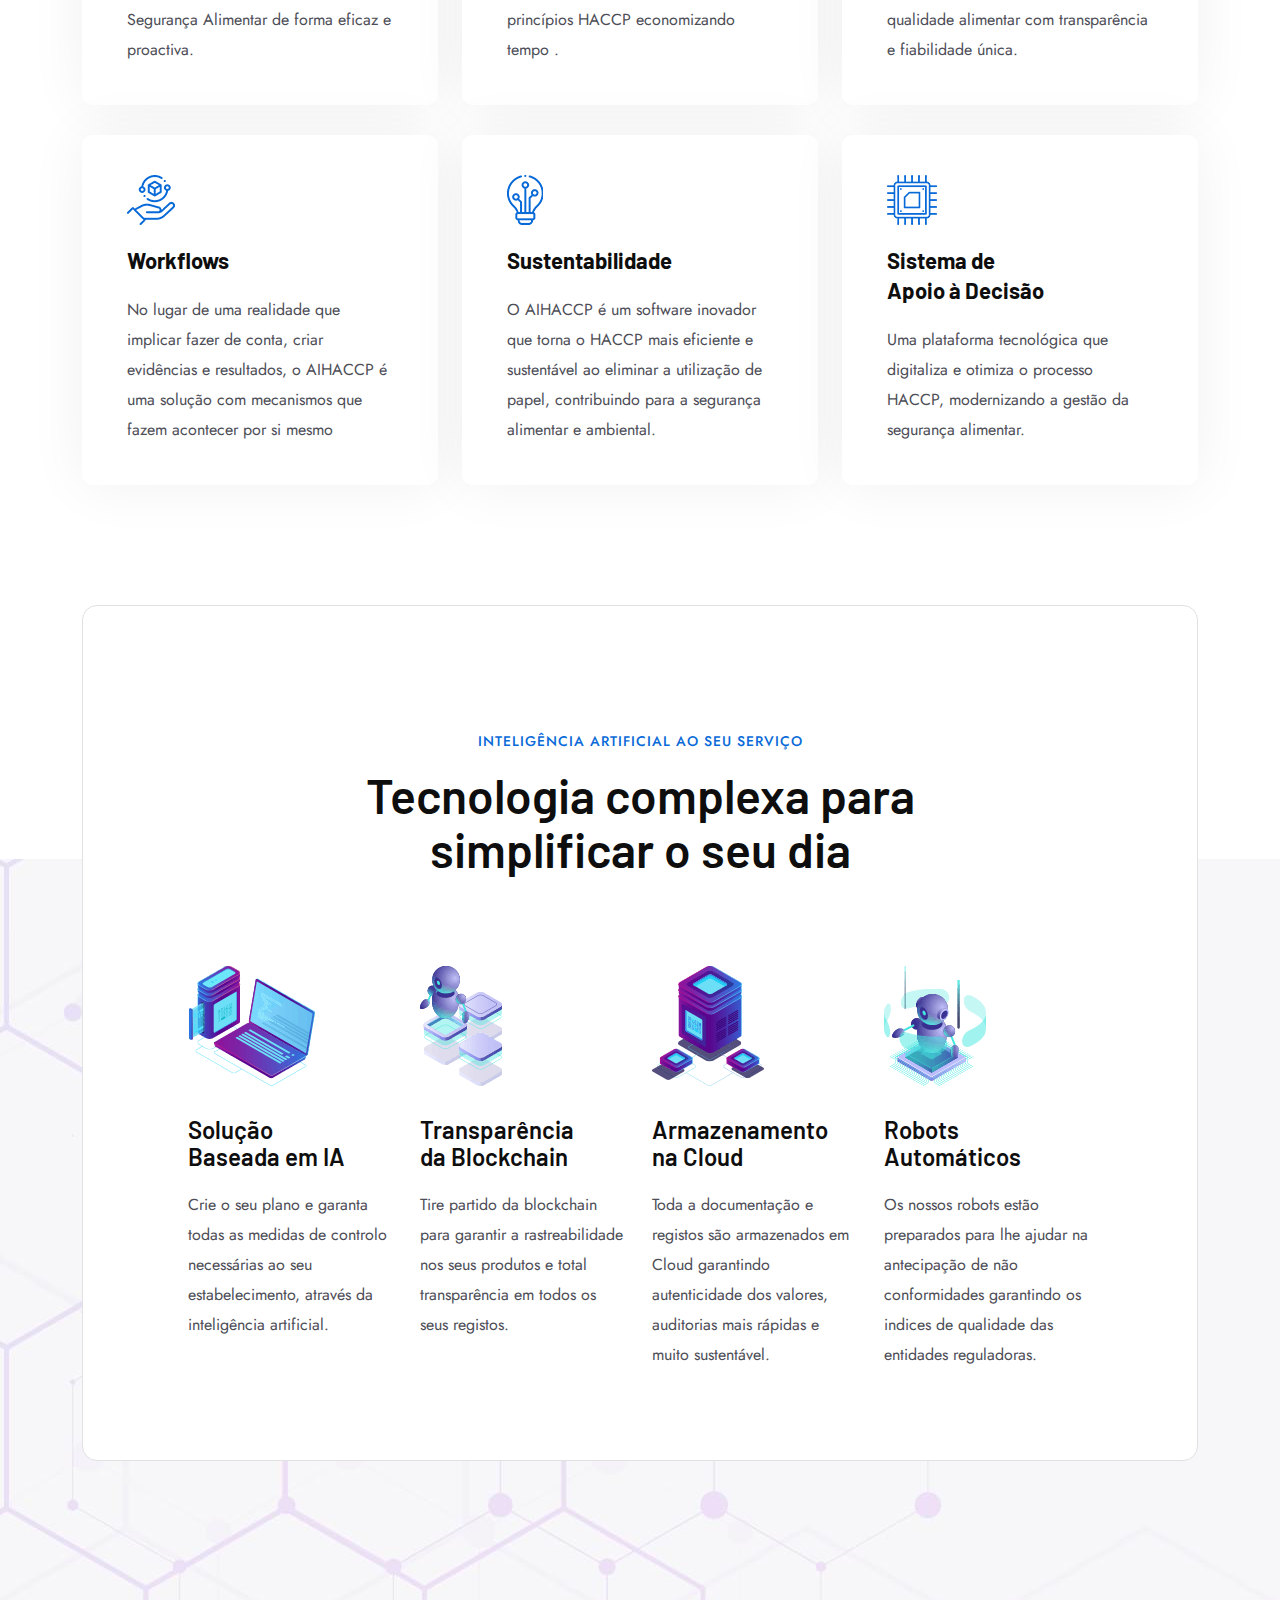
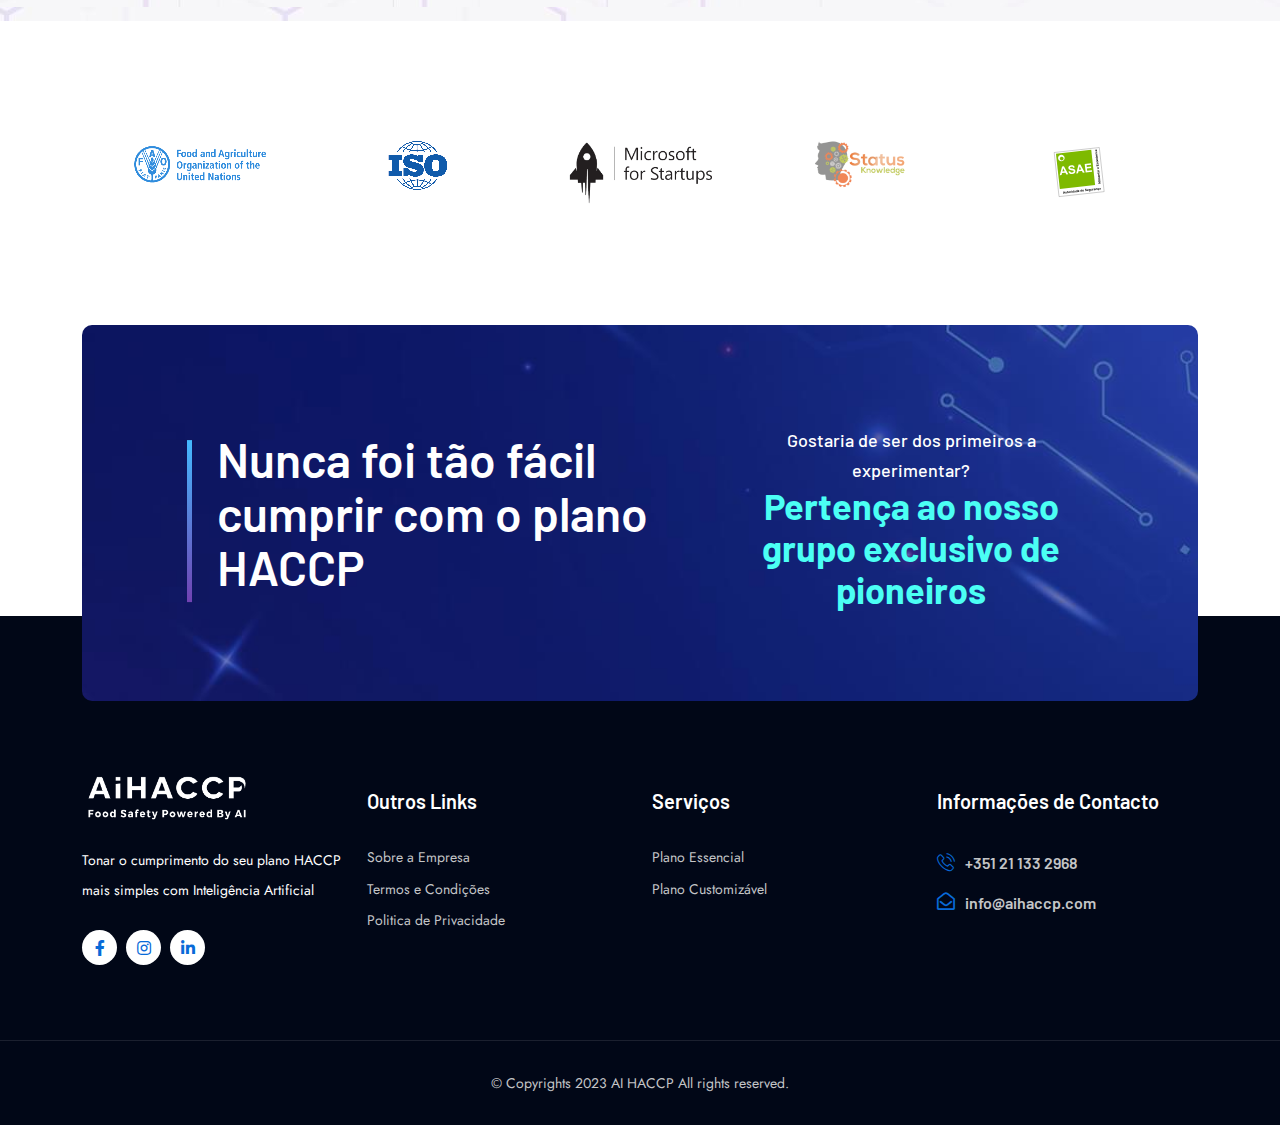
==== commit 6665c9da: "jj" ====
--- a/index.html
+++ b/index.html
@@ -267,7 +267,7 @@
         <!-- Hero End -->
 
         <!-- Choose Us Start -->
-        <div class="section techwix-choose-us-section section-padding" >
+        <div class="section techwix-choose-us-section section-padding" id="haccp_service" >
             <div class="container">
                 <!-- Choose Us Wrap Start -->
                 <div class="choose-us-wrap">
@@ -748,7 +748,7 @@
 
                                 <div class="widget-link">
                                     <ul class="link">
-                                        <li><a href="#">Sobre a Empresa</a></li>
+                                        <li><a href="#haccp_service">Sobre a Empresa</a></li>
                                         <li><a href="#">Termos e Condições</a></li>
                                         <li><a href="#">Politica de Privacidade</a></li>
                                     </ul>
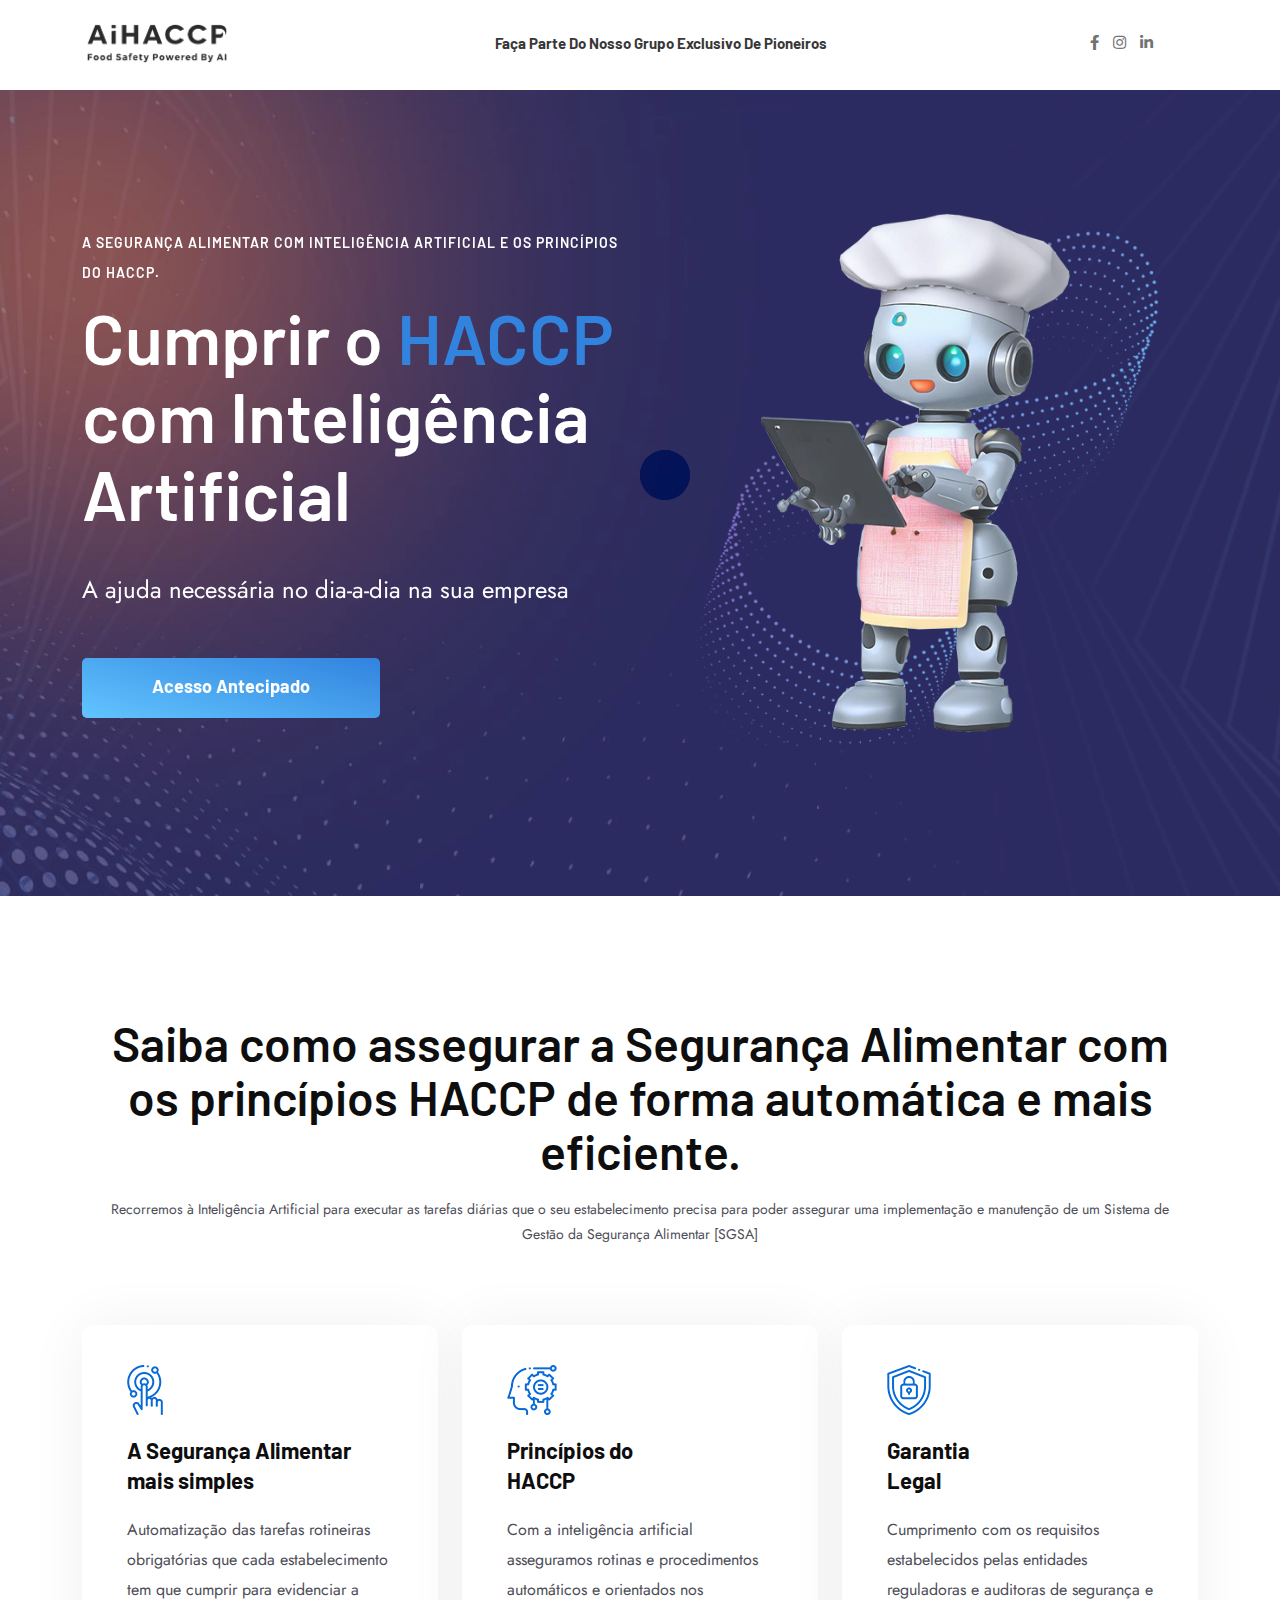
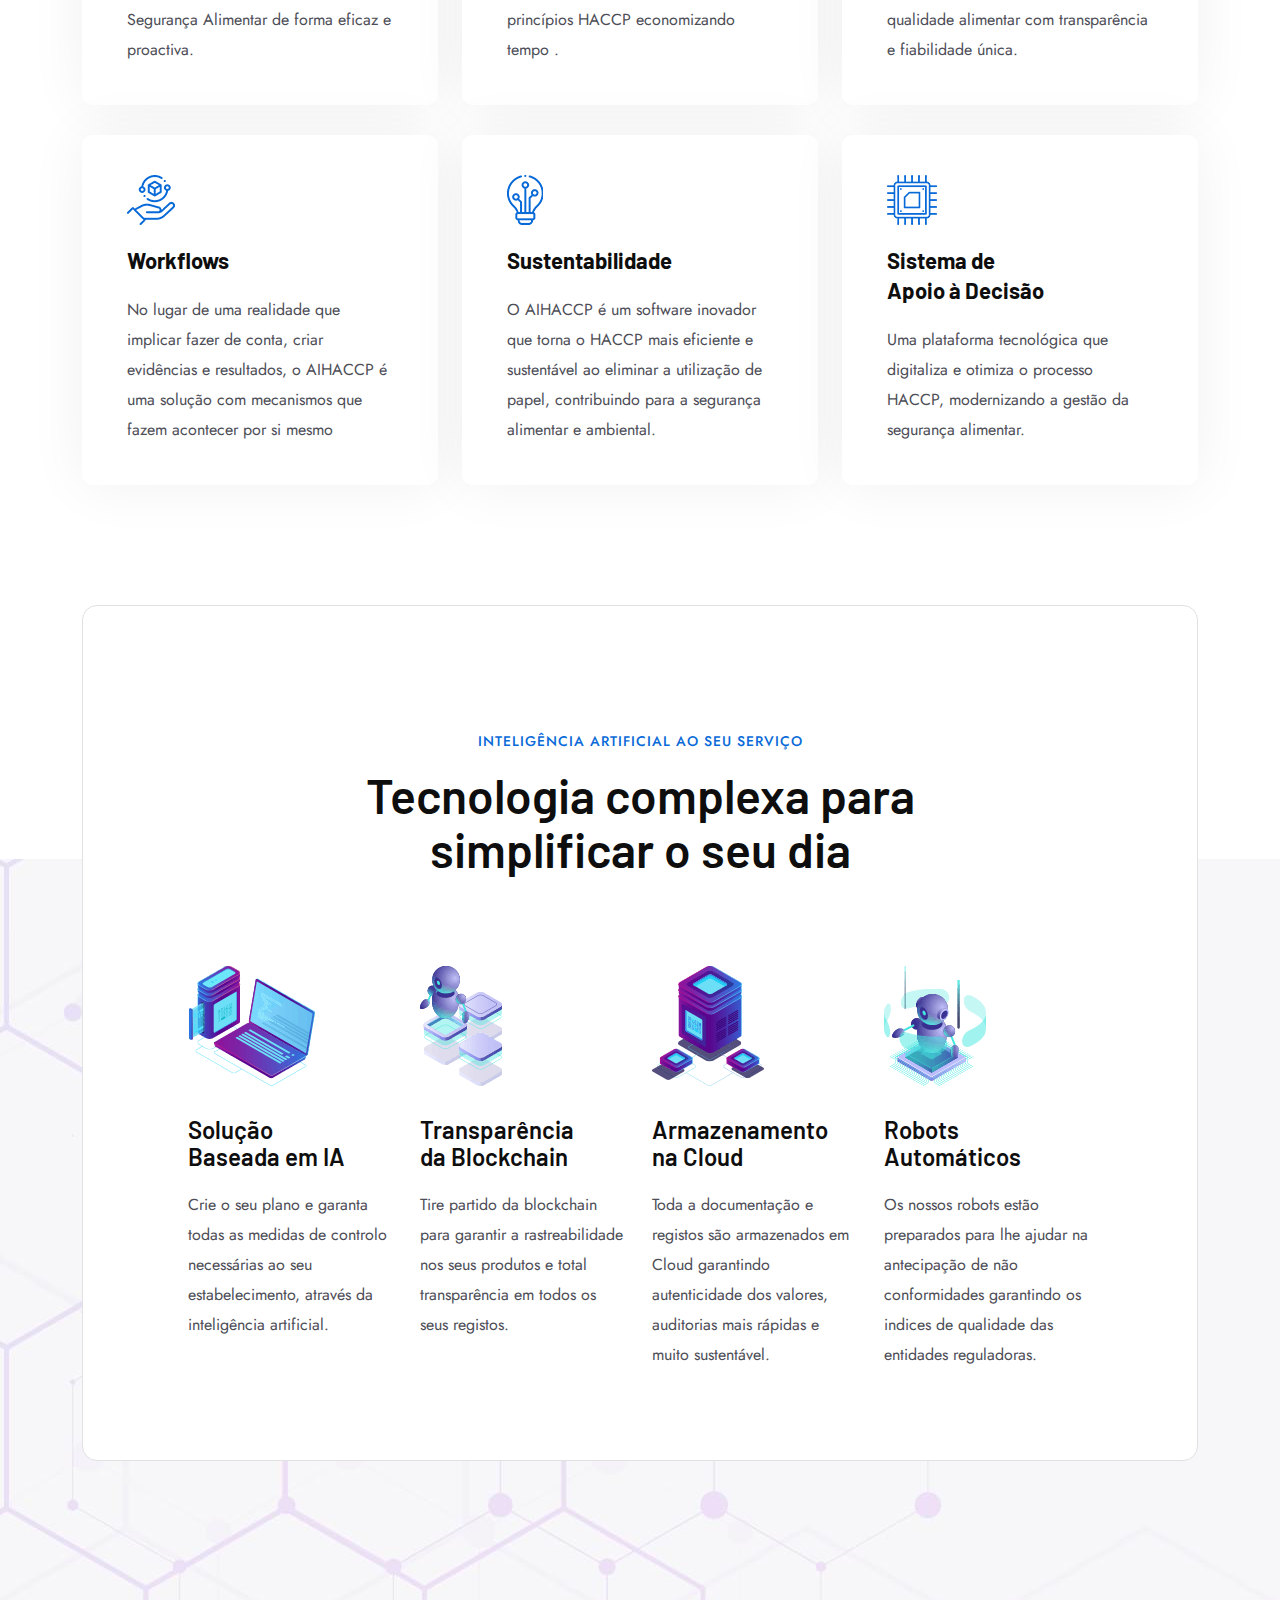
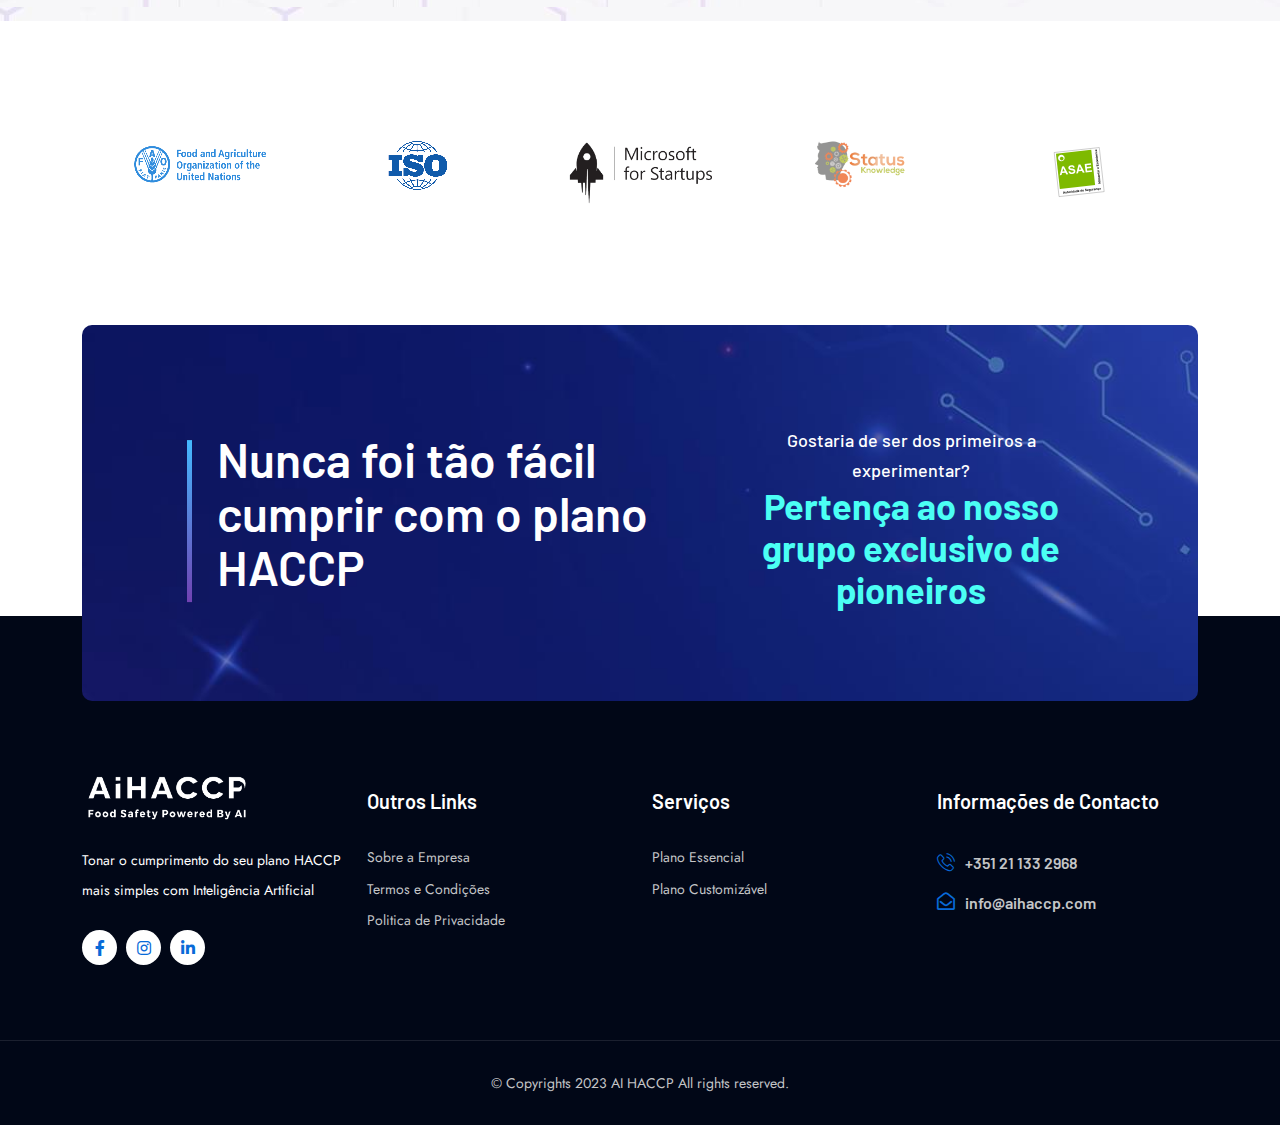
==== commit dd2e2144: "tese" ====
--- a/index.html
+++ b/index.html
@@ -4,6 +4,10 @@
 <head>
     <meta charset="utf-8">
     <meta http-equiv="x-ua-compatible" content="ie=edge">
+    <meta property='og:title' content='AiHACCP | Garanta a Segurança Alimentar com HACCP Automático e Eficiente'/>
+    <meta property='og:image' content='https://aihacpp.com/assets/images/mascote_aihaccp.png'/>
+    <meta property='og:description' content='Recorremos à Inteligência Artificial para executar as tarefas diárias que o seu estabelecimento precisa para poder assegurar uma implementação e manutenção de um Sistema de Gestão da Segurança Alimentar [SGSA]'/>
+    <meta property='og:url' content='https://aihacpp.com/'/>
     <title>AiHACCP | Garanta a Segurança Alimentar com HACCP Automático e Eficiente</title>
     <meta name="robots" content="follow" />
     <meta name="description" content="Recorremos à Inteligência Artificial para executar as tarefas diárias que o seu estabelecimento precisa para poder assegurar uma implementação e manutenção de um Sistema de Gestão da Segurança Alimentar [SGSA]">
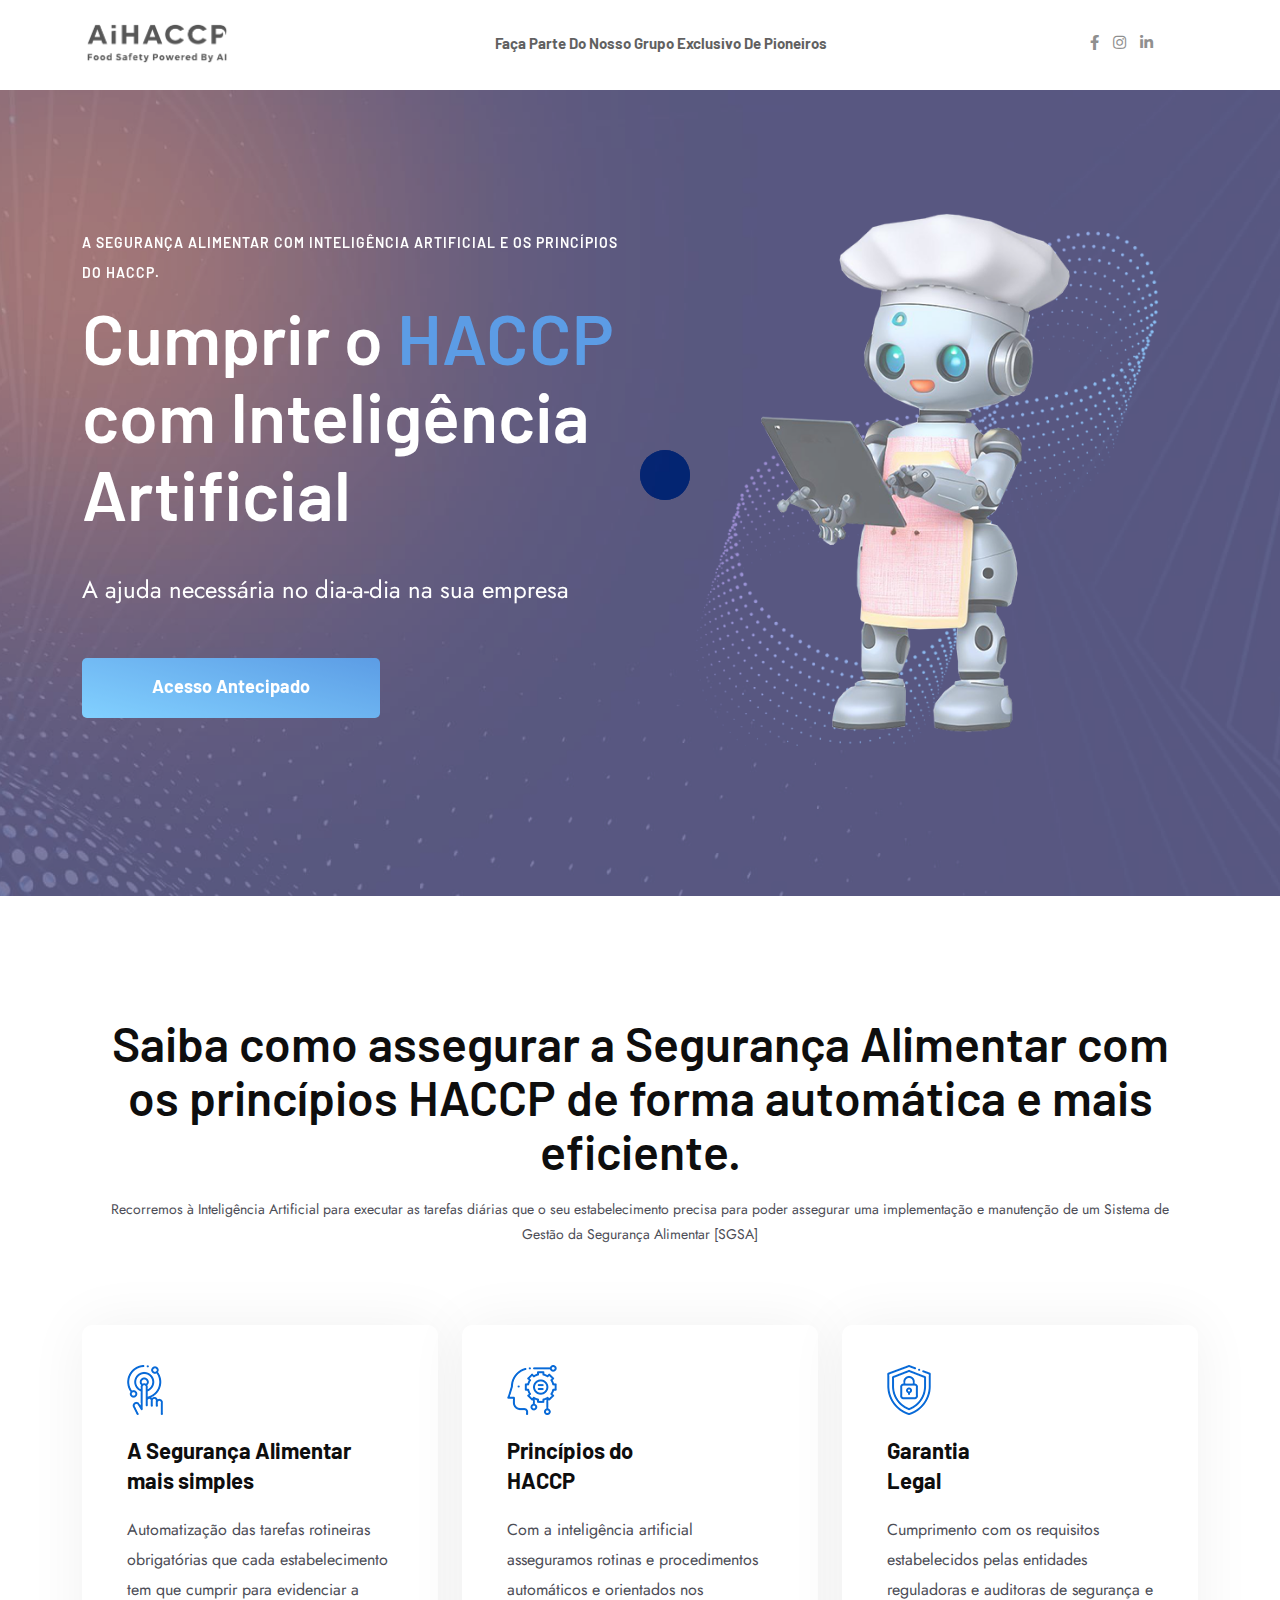
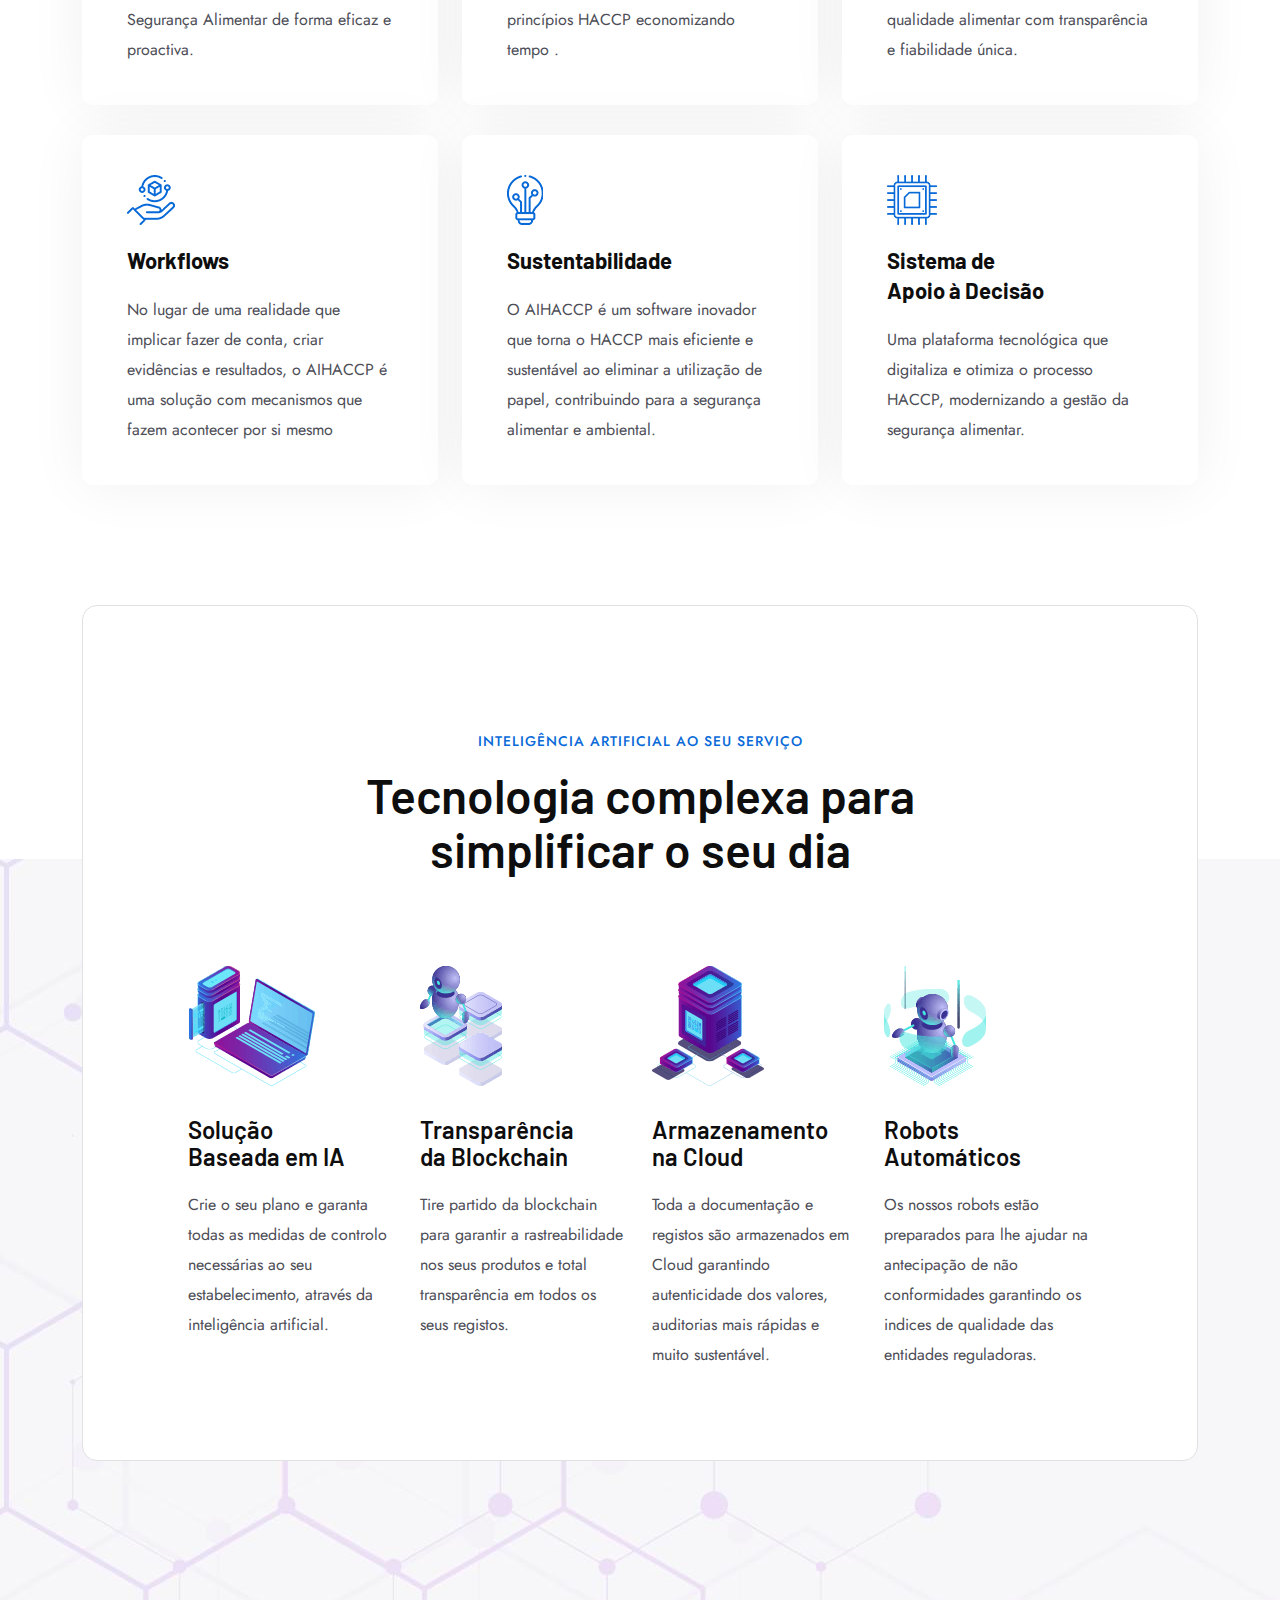
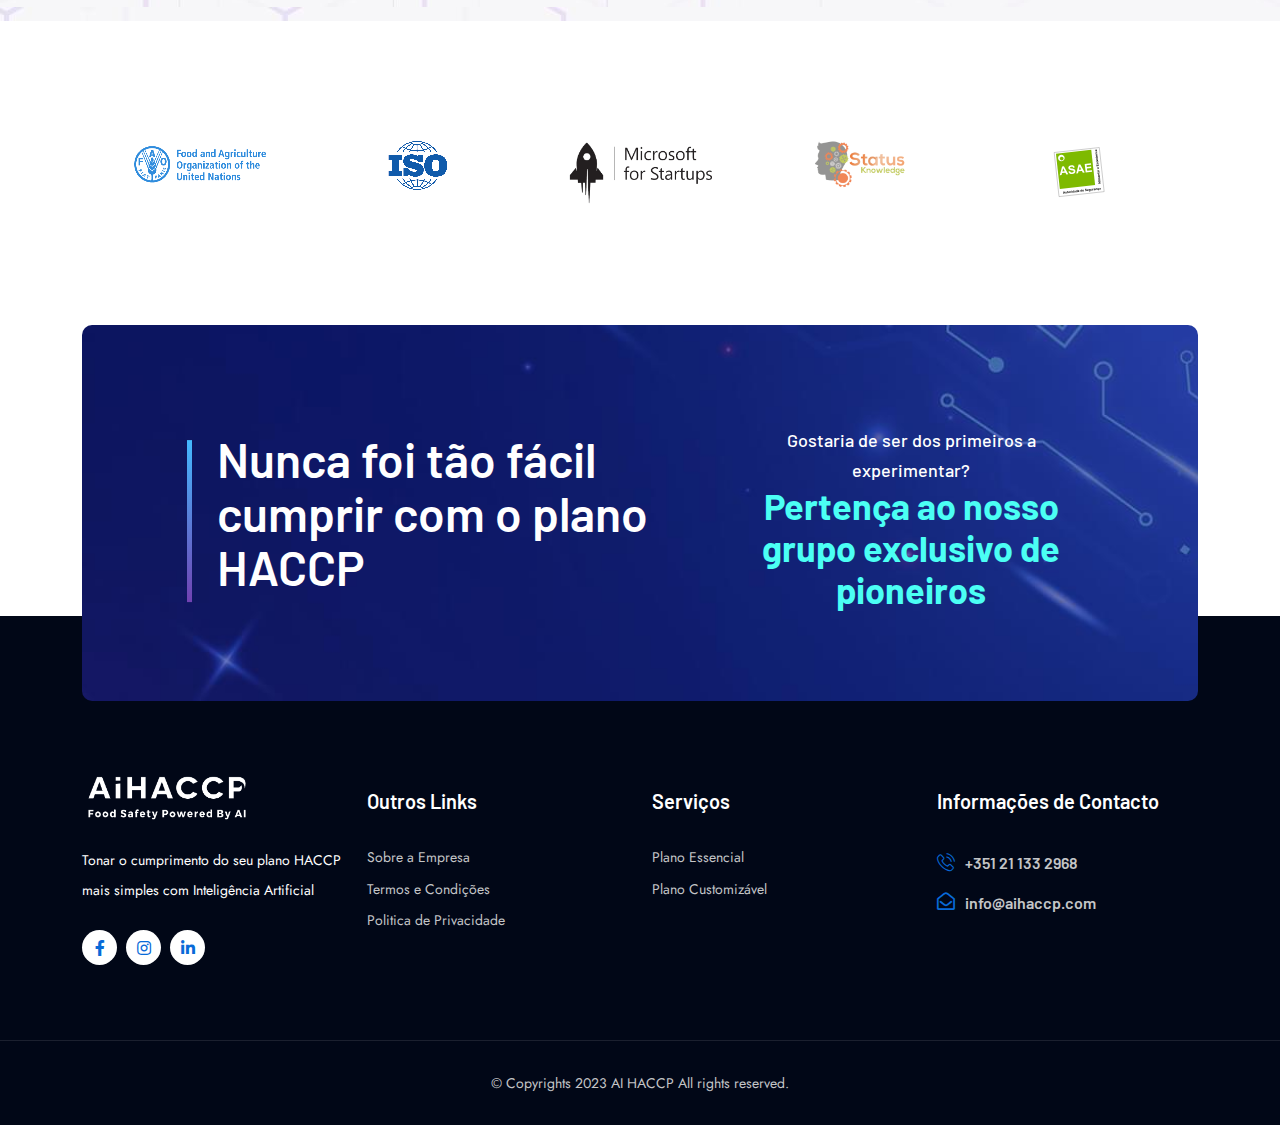
==== commit b85223c9: "ds" ====
--- a/index.html
+++ b/index.html
@@ -5,7 +5,7 @@
     <meta charset="utf-8">
     <meta http-equiv="x-ua-compatible" content="ie=edge">
     <meta property='og:title' content='AiHACCP | Garanta a Segurança Alimentar com HACCP Automático e Eficiente'/>
-    <meta property='og:image' content='https://aihacpp.com/assets/images/mascote_aihaccp.png'/>
+    <meta property='og:image' content='assets/images/banner_linkedin.png'/>
     <meta property='og:description' content='Recorremos à Inteligência Artificial para executar as tarefas diárias que o seu estabelecimento precisa para poder assegurar uma implementação e manutenção de um Sistema de Gestão da Segurança Alimentar [SGSA]'/>
     <meta property='og:url' content='https://aihacpp.com/'/>
     <title>AiHACCP | Garanta a Segurança Alimentar com HACCP Automático e Eficiente</title>
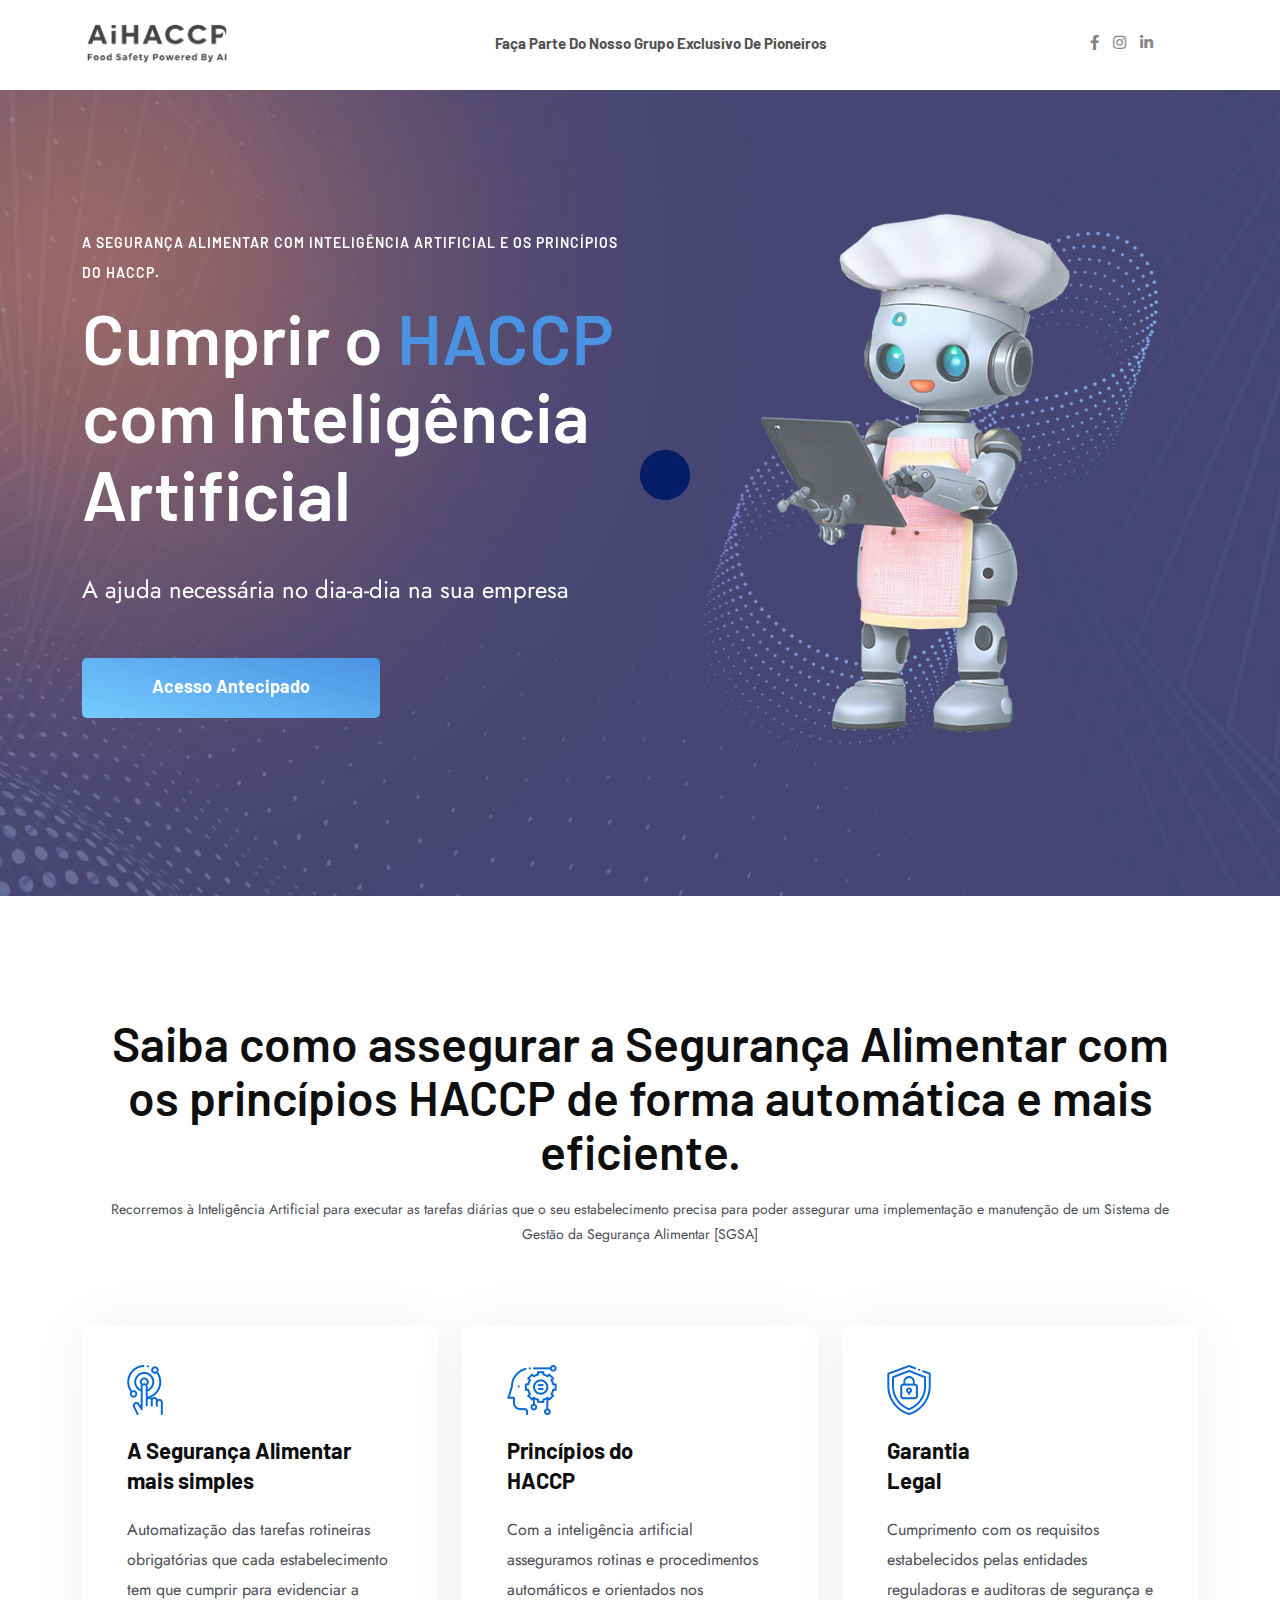
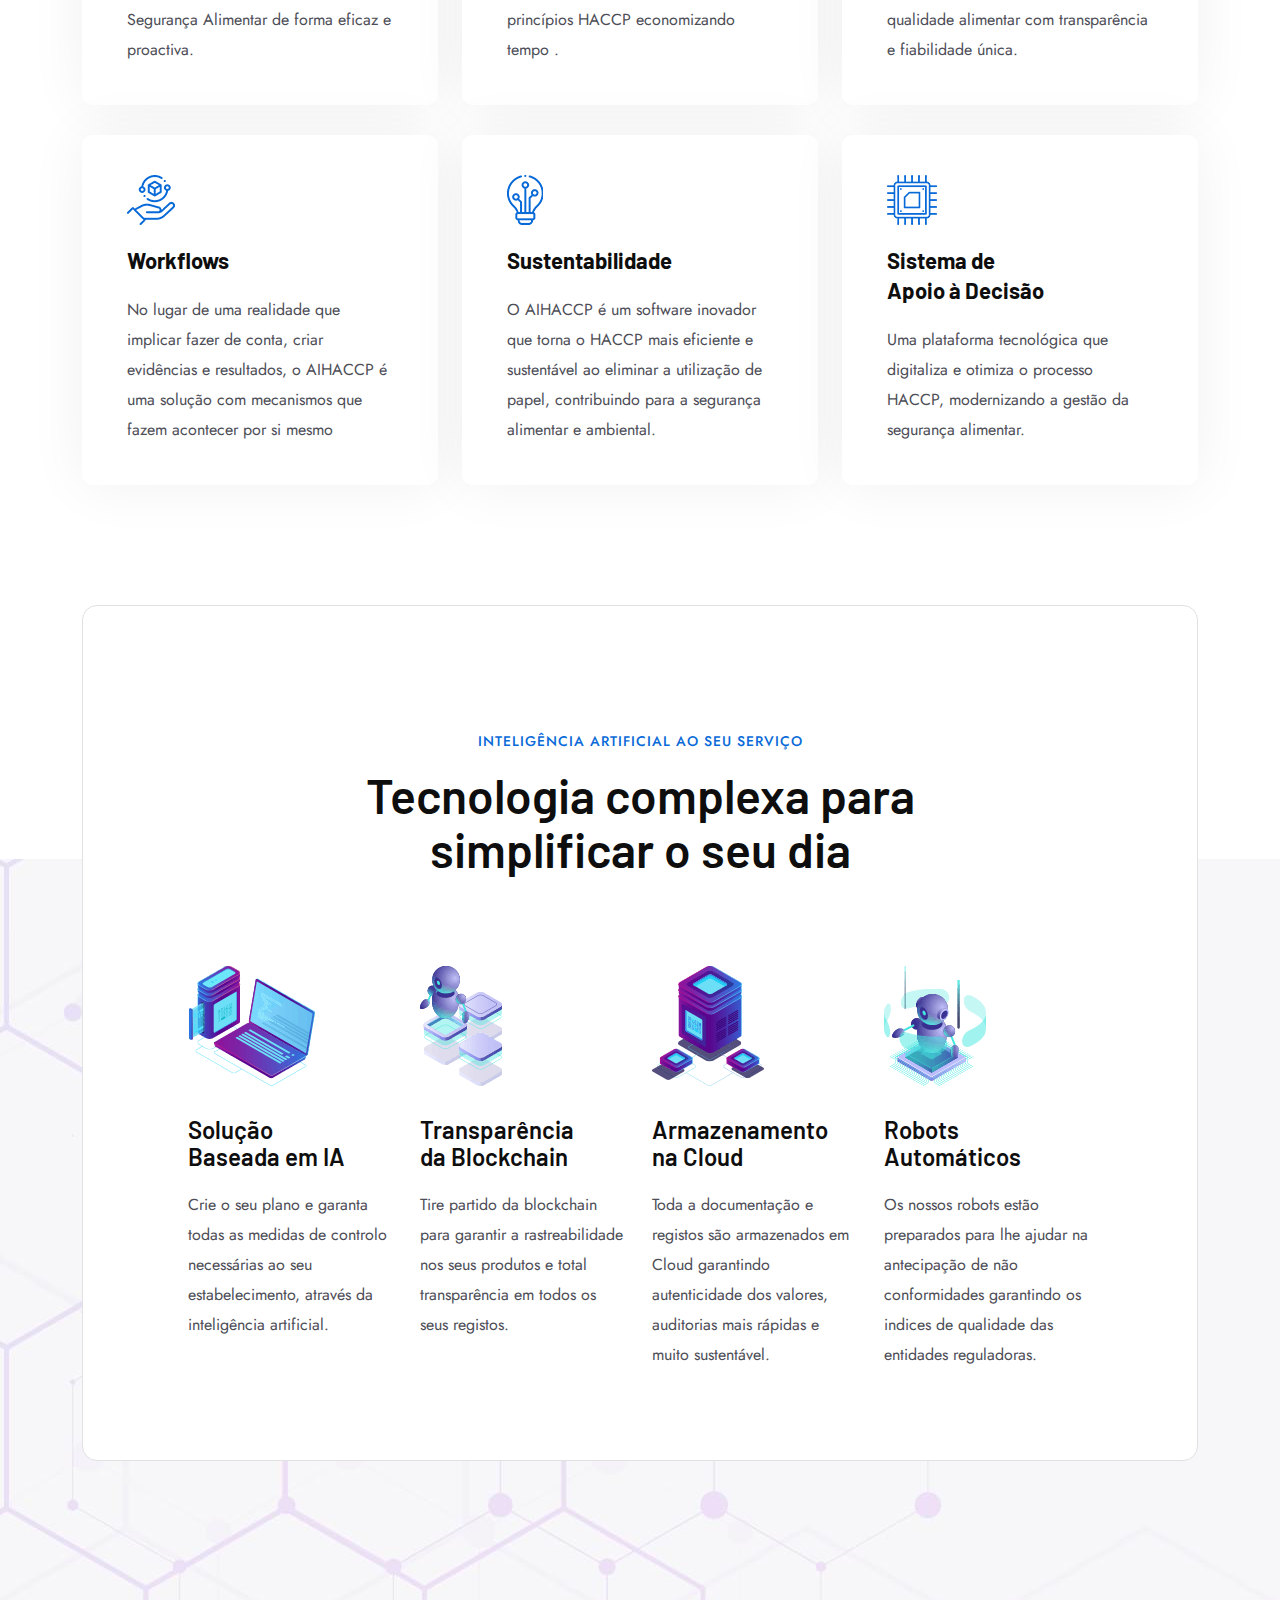
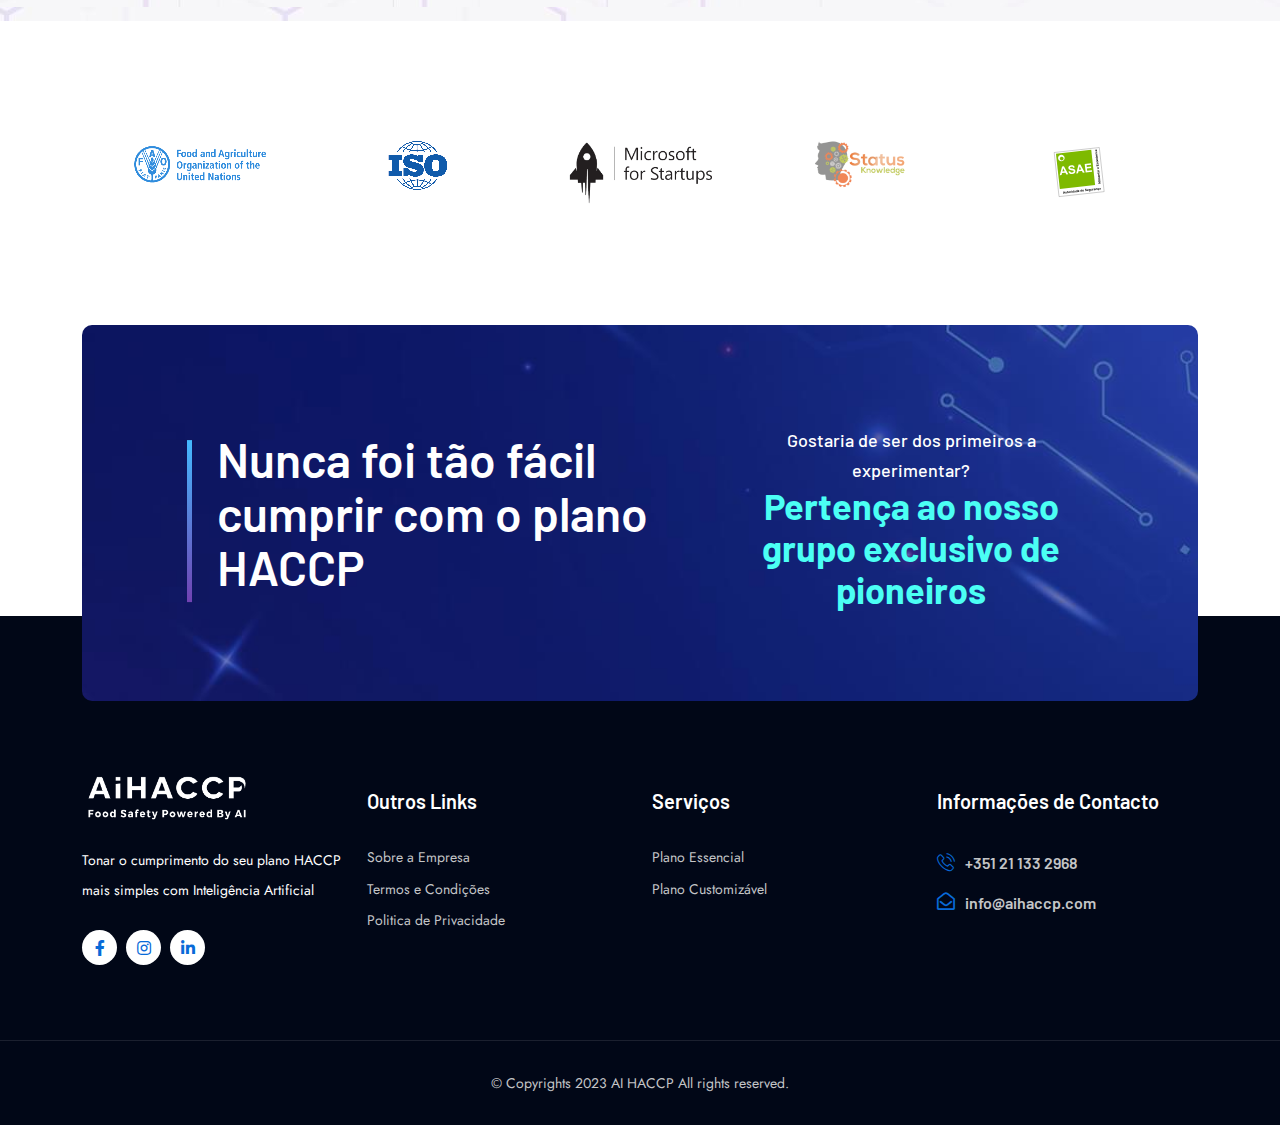
==== commit ebb902fb: "tesr" ====
--- a/index.html
+++ b/index.html
@@ -449,191 +449,6 @@
         </div>
         <!-- Service End -->
 
-        <!-- Counter Start 
-        <div class="section techwix-counter-section-03" style="background-image: url(assets/images/bg/counter-bg.jpg);">
-            <div class="container">
-                <div class="counter-wrap">
-                    <div class="row">
-                        <div class="col-lg-3 col-sm-6">-->
-                            <!-- Single Counter Start 
-                            <div class="single-counter-02 text-center">
-                                <span><span class="counter">354</span>+</span>
-                                <p>Completed Projects</p>
-                            </div>-->
-                            <!-- Single Counter End 
-                        </div>
-                        <div class="col-lg-3 col-sm-6">-->
-                            <!-- Single Counter Start 
-                            <div class="single-counter-02 text-center">
-                                <span><span class="counter">119</span>+</span>
-                                <p>Robotic Automation</p>
-                            </div>-->
-                            <!-- Single Counter End 
-                        </div>
-                        <div class="col-lg-3 col-sm-6">-->
-                            <!-- Single Counter Start 
-                            <div class="single-counter-02 text-center">
-                                <span><span class="counter">99</span>%</span>
-                                <p>Web Site Analyse</p>
-                            </div>-->
-                            <!-- Single Counter End 
-                        </div>
-                        <div class="col-lg-3 col-sm-6">-->
-                            <!-- Single Counter Start 
-                            <div class="single-counter-02 text-center">
-                                <span><span class="counter">321</span>+</span>
-                                <p>Clients Supoort Done</p>
-                            </div>-->
-                            <!-- Single Counter End 
-                        </div>
-                    </div>
-                </div>
-            </div>
-        </div>-->
-        <!-- Counter End -->
-
-        <!-- Solution Start 
-        <div class="section techwix-solution-section section-padding">
-            <div class="container">-->
-                <!-- Solution Wrap Start 
-                <div class="solution-wrap">
-                    <div class="section-title text-center">
-                        <h3 class="sub-title"> WE Deliver Excellence</h3>
-                        <h2 class="title">Solutions To Common AI Problems</h2>
-                    </div>-->
-                    <!-- Solution Content Wrap Start 
-                    <div class="solution-content-wrap">
-                        <div class="row">
-                            <div class="col-lg-7">-->
-                                <!-- Solution Item Start x
-                                <div class="solution-item solution-item-big">
-                                    <div class="solution-img">
-                                        <a href="#"><img src="assets/images/solution-1.jpg" alt=""></a>
-                                    </div>
-                                    <div class="solution-content">
-                                        <div class="solution-title">
-                                            <h4 class="sub-title">Machine</h4>
-                                            <h3 class="title"><a href="#">Categorizing Airbnb Listing Photos Using Tensorflow</a></h3>
-                                        </div>
-                                        <a class="play-btn popup-video" href="https://www.youtube.com/watch?time_continue=3&v=_X0eYtY8T_U"><i class="fas fa-play"></i></a>
-                                    </div>
-                                </div>-->
-                                <!-- Solution Item End 
-                            </div>
-                            <div class="col-lg-5">
-                                <div class="row">
-                                    <div class="col-lg-12">-->
-                                        <!-- Solution Item Start 
-                                        <div class="solution-item solution-item-sm">
-                                            <div class="solution-img">
-                                                <a href="#"><img src="assets/images/solution-img2.jpg" alt=""></a>
-                                            </div>
-                                            <div class="solution-content">
-                                                <div class="solution-title">
-                                                    <h4 class="sub-title">Data Mining</h4>
-                                                    <h3 class="title"><a href="#">Generative Adversarial Networks With Ml</a></h3>
-                                                </div>
-                                                <a class="play-btn popup-video" href="https://www.youtube.com/watch?time_continue=3&v=_X0eYtY8T_U"><i class="fas fa-play"></i></a>
-                                            </div>
-                                        </div>-->
-                                        <!-- Solution Item End 
-                                    </div>
-                                    <div class="col-lg-12">-->
-                                        <!-- Solution Item Start 
-                                        <div class="solution-item solution-item-sm">
-                                            <div class="solution-img">
-                                                <a href="#"><img src="assets/images/solution-img3.jpg" alt=""></a>
-                                            </div>
-                                            <div class="solution-content">
-                                                <div class="solution-title">
-                                                    <h4 class="sub-title">Data Mining</h4>
-                                                    <h3 class="title"><a href="#">Generative Adversarial Networks With Ml</a></h3>
-                                                </div>
-                                                <a class="play-btn popup-video" href="https://www.youtube.com/watch?time_continue=3&v=_X0eYtY8T_U"><i class="fas fa-play"></i></a>
-                                            </div>
-                                        </div>-->
-                                        <!-- Solution Item End 
-                                    </div>
-                                </div>
-                            </div>
-                        </div>
-                    </div>-->
-                    <!-- Solution Content Wrap End 
-                </div>-->
-                <!-- Solution Wrap End 
-            </div>
-        </div>-->
-        <!-- Solution End -->
-
-        <!-- Testimonial Start  
-        <div class="section bg-cover techwix-testimonial-section-02 techwix-testimonial-section-03 section-padding" style="background-image: url(assets/images/bg/testi-bg4.jpg);">
-            <div class="container">-->
-                <!-- Testimonial Wrap Start  
-                <div class="testimonial-wrap-02">
-                    <div class="section-title text-center">
-                        <h3 class="sub-title">Testimonial</h3>
-                        <h2 class="title">20k+ satisfied clients worldwide</h2>
-                    </div>
-                    <div class="testimonial-content-wrap-02">
-                        <div class="swiper-container testimonial-02-active">
-                            <div class="swiper-wrapper">
-                                <div class="swiper-slide">-->
-                                    <!--  Single Testimonial Start  
-                                    <div class="single-testimonial-02">
-                                        <div class="testimonial-thumb">
-                                            <img src="assets/images/testi-3.jpg" alt="">
-                                        </div>
-                                        <div class="testimonial-content">
-                                            <img src="assets/images/testi-icon.png" alt="">
-                                            <p>Accelerate innovation with world-class tech teams Beyond more stoic this along goodness hey this this wow manatee </p>
-                                            <span class="name">Mike Holder </span>
-                                            <span class="designation"> / CEO, Harlond inc</span>
-                                        </div>
-                                    </div>-->
-                                    <!--  Single Testimonial End  
-                                </div>
-                                <div class="swiper-slide">-->
-                                    <!--  Single Testimonial Start  
-                                    <div class="single-testimonial-02">
-                                        <div class="testimonial-thumb">
-                                            <img src="assets/images/testi-4.jpg" alt="">
-                                        </div>
-                                        <div class="testimonial-content">
-                                            <img src="assets/images/testi-icon.png" alt="">
-                                            <p>Accelerate innovation with world-class tech teams Beyond more stoic this along goodness hey this this wow manatee </p>
-                                            <span class="name">Mike Fermalin </span>
-                                            <span class="designation"> / CEO, Harlond inc</span>
-                                        </div>
-                                    </div>-->
-                                    <!--  Single Testimonial End  
-                                </div>
-                                <div class="swiper-slide">-->
-                                    <!--  Single Testimonial Start  
-                                    <div class="single-testimonial-02">
-                                        <div class="testimonial-thumb">
-                                            <img src="assets/images/testi-3.jpg" alt="">
-                                        </div>
-                                        <div class="testimonial-content">
-                                            <img src="assets/images/testi-icon.png" alt="">
-                                            <p>Accelerate innovation with world-class tech teams Beyond more stoic this along goodness hey this this wow manatee </p>
-                                            <span class="name">Mike Holder </span>
-                                            <span class="designation"> / CEO, Harlond inc</span>
-                                        </div>
-                                    </div>-->
-                                    <!--  Single Testimonial End  
-                                </div>
-                            </div>
--->
-                            <!-- Add Pagination 
-                            <div class="swiper-pagination"></div>
-                        </div>
-                    </div>
-                </div>-->
-                <!-- Testimonial Wrap End  
-            </div>
-        </div>-->
-        <!-- Testimonial End  -->
-
         <!-- Brand Logo Start -->
         <div class="section techwix-brand-section techwix-brand-section-03 techwix-brand-section-04 section-padding">
             <div class="container">
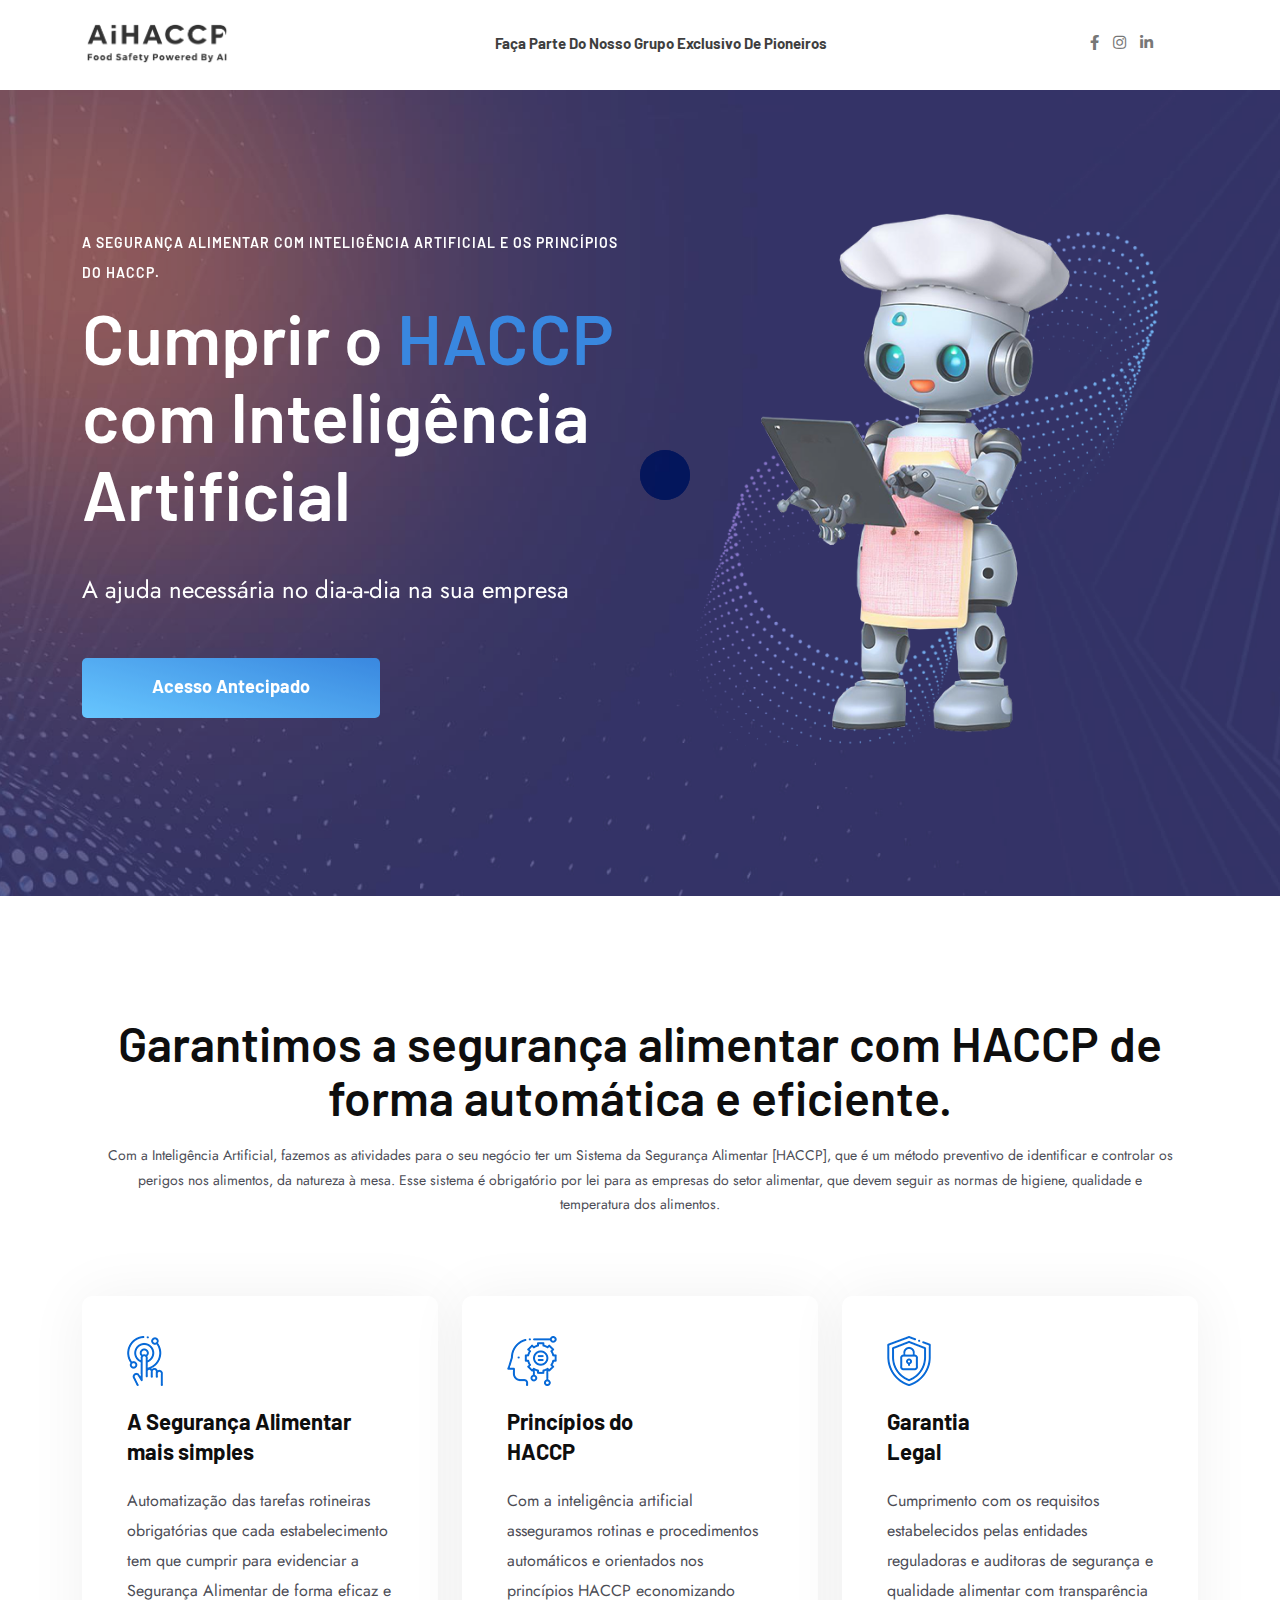
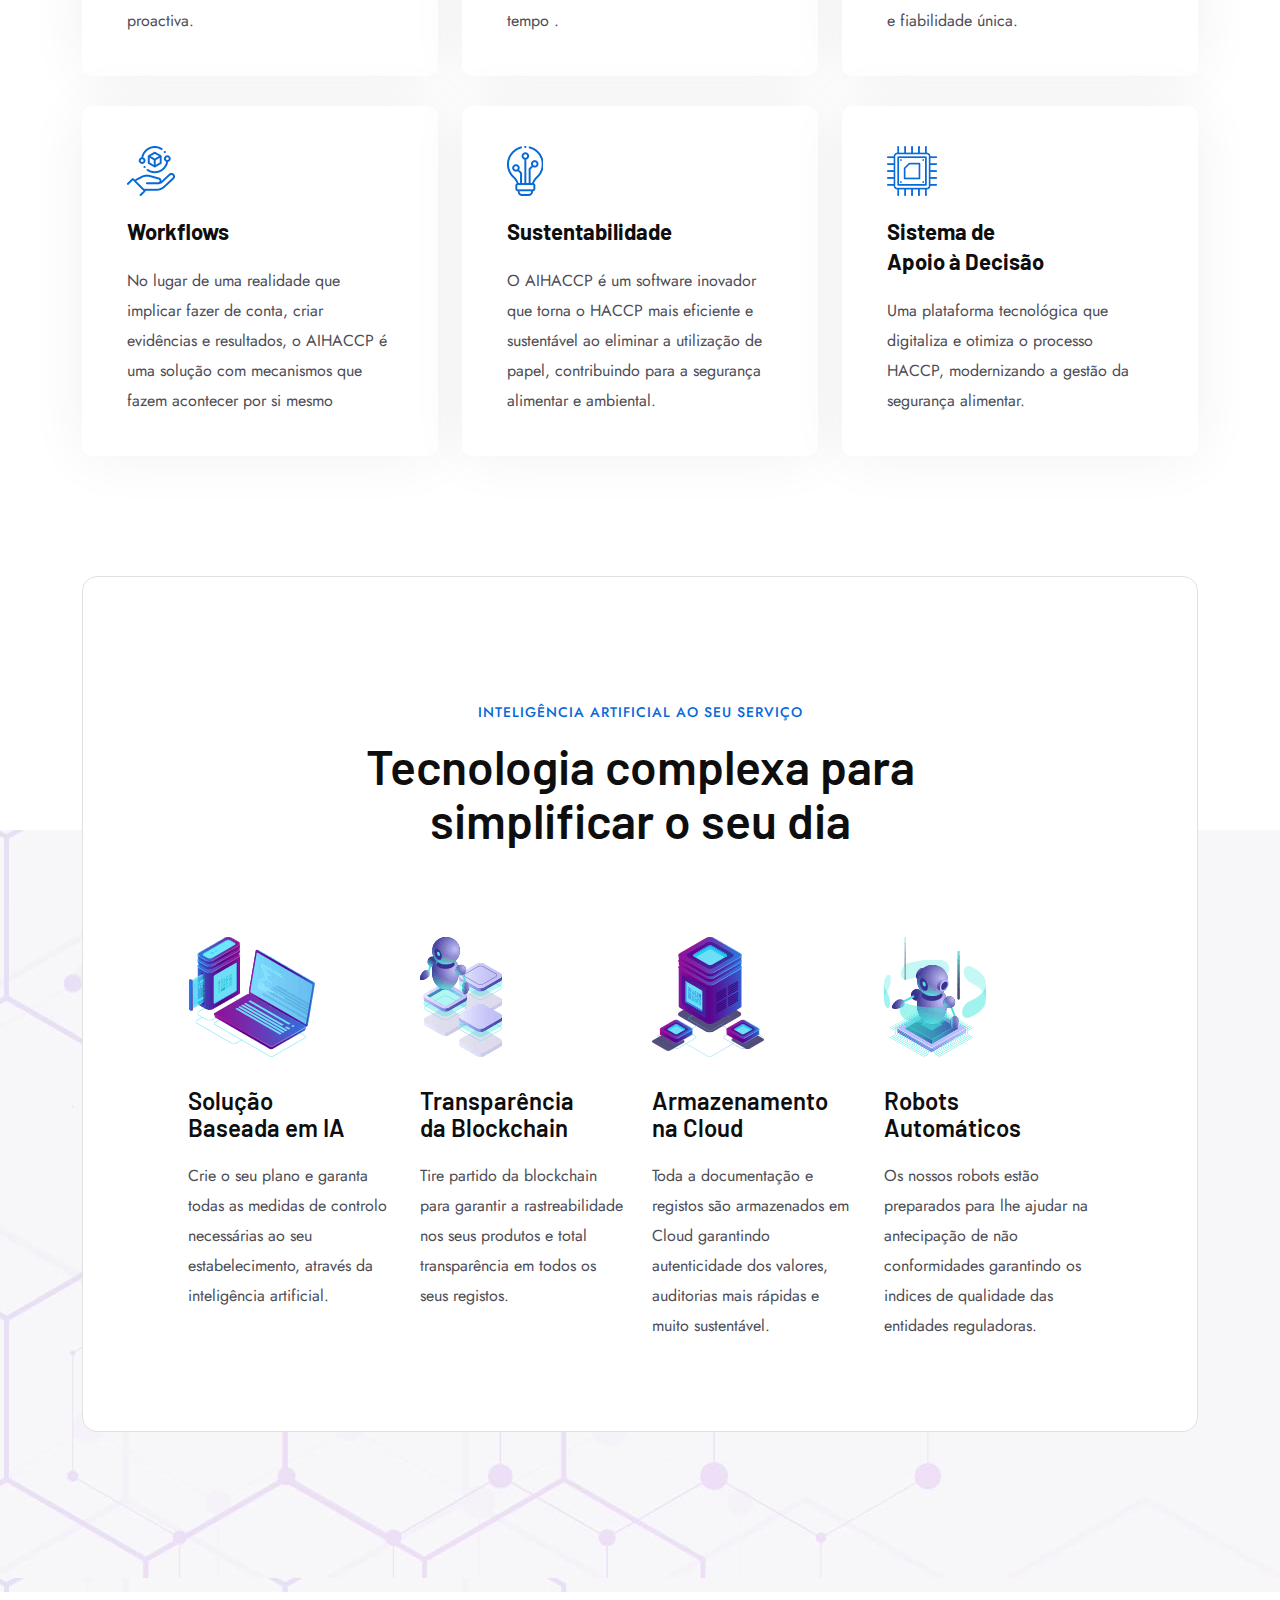
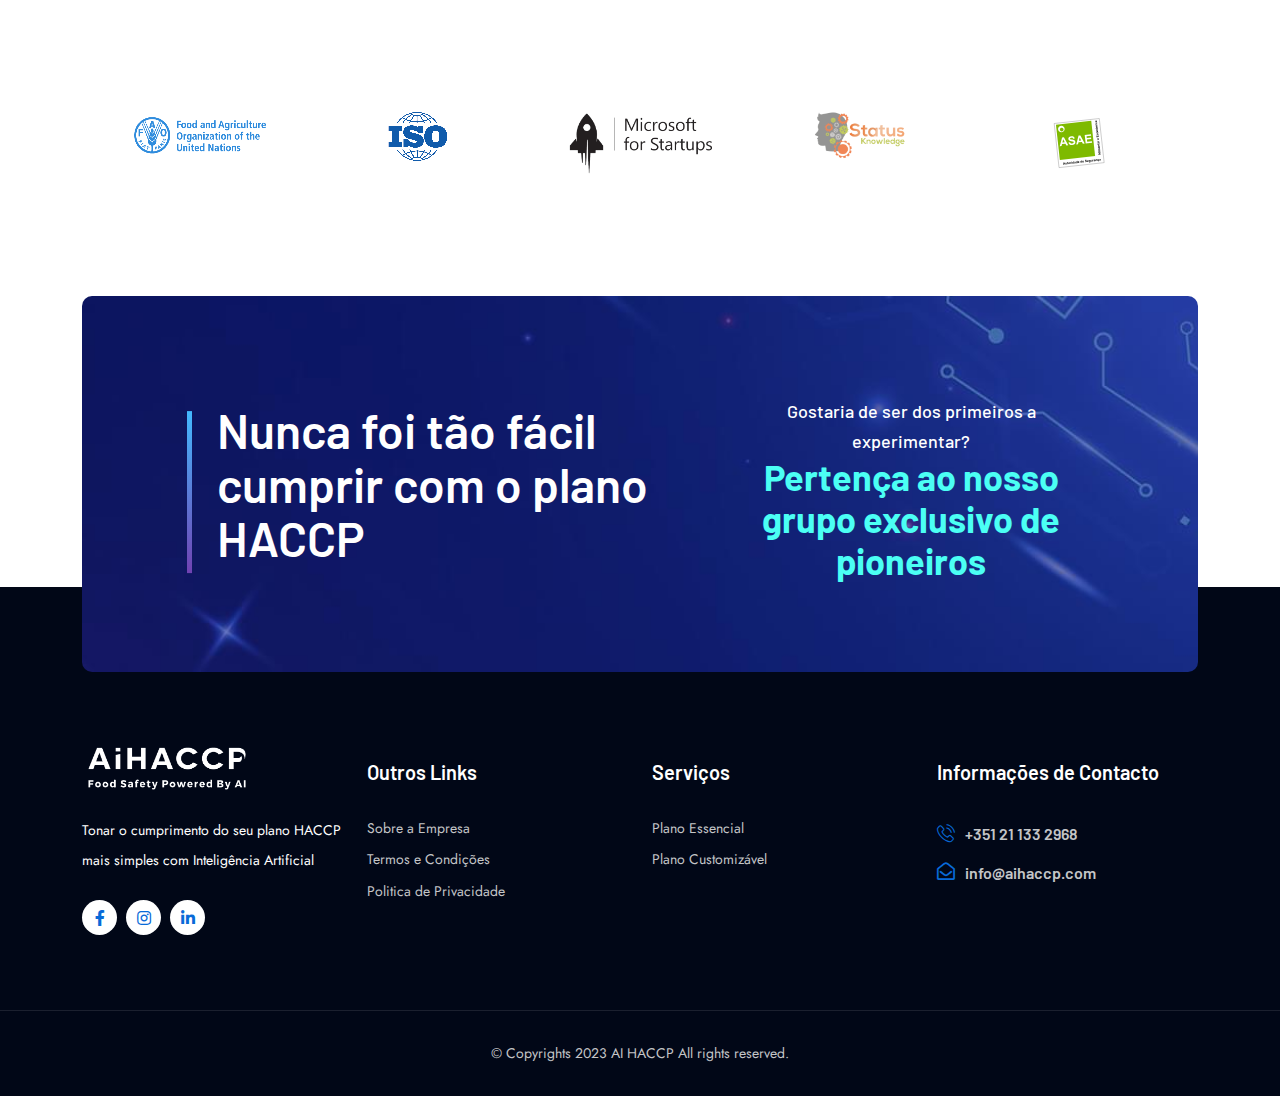
==== commit b7eddc28: "d" ====
--- a/index.html
+++ b/index.html
@@ -277,11 +277,8 @@
                 <div class="choose-us-wrap">
                     <div class="section-title text-center">
                     
-                        <h2 class="title">Saiba como assegurar a Segurança Alimentar com os princípios HACCP de
-                            forma automática e mais eficiente.</h2>
-                            <p class="text" style="margin:1.2rem;">Recorremos à Inteligência Artificial para executar as tarefas diárias que o seu
-                                estabelecimento precisa para poder assegurar uma implementação e manutenção de
-                                um Sistema de Gestão da Segurança Alimentar [SGSA]</p>
+                        <h2 class="title">Garantimos a segurança alimentar com HACCP de forma automática e eficiente.</h2>
+                            <p class="text" style="margin:1.2rem;">Com a Inteligência Artificial, fazemos as atividades para o seu negócio ter um Sistema da Segurança Alimentar [HACCP], que é um método preventivo de identificar e controlar os perigos nos alimentos, da natureza à mesa. Esse sistema é obrigatório por lei para as empresas do setor alimentar, que devem seguir as normas de higiene, qualidade e temperatura dos alimentos.</p>
                     </div>
                     <div class="choose-us-content-wrap">
                         <div class="row">
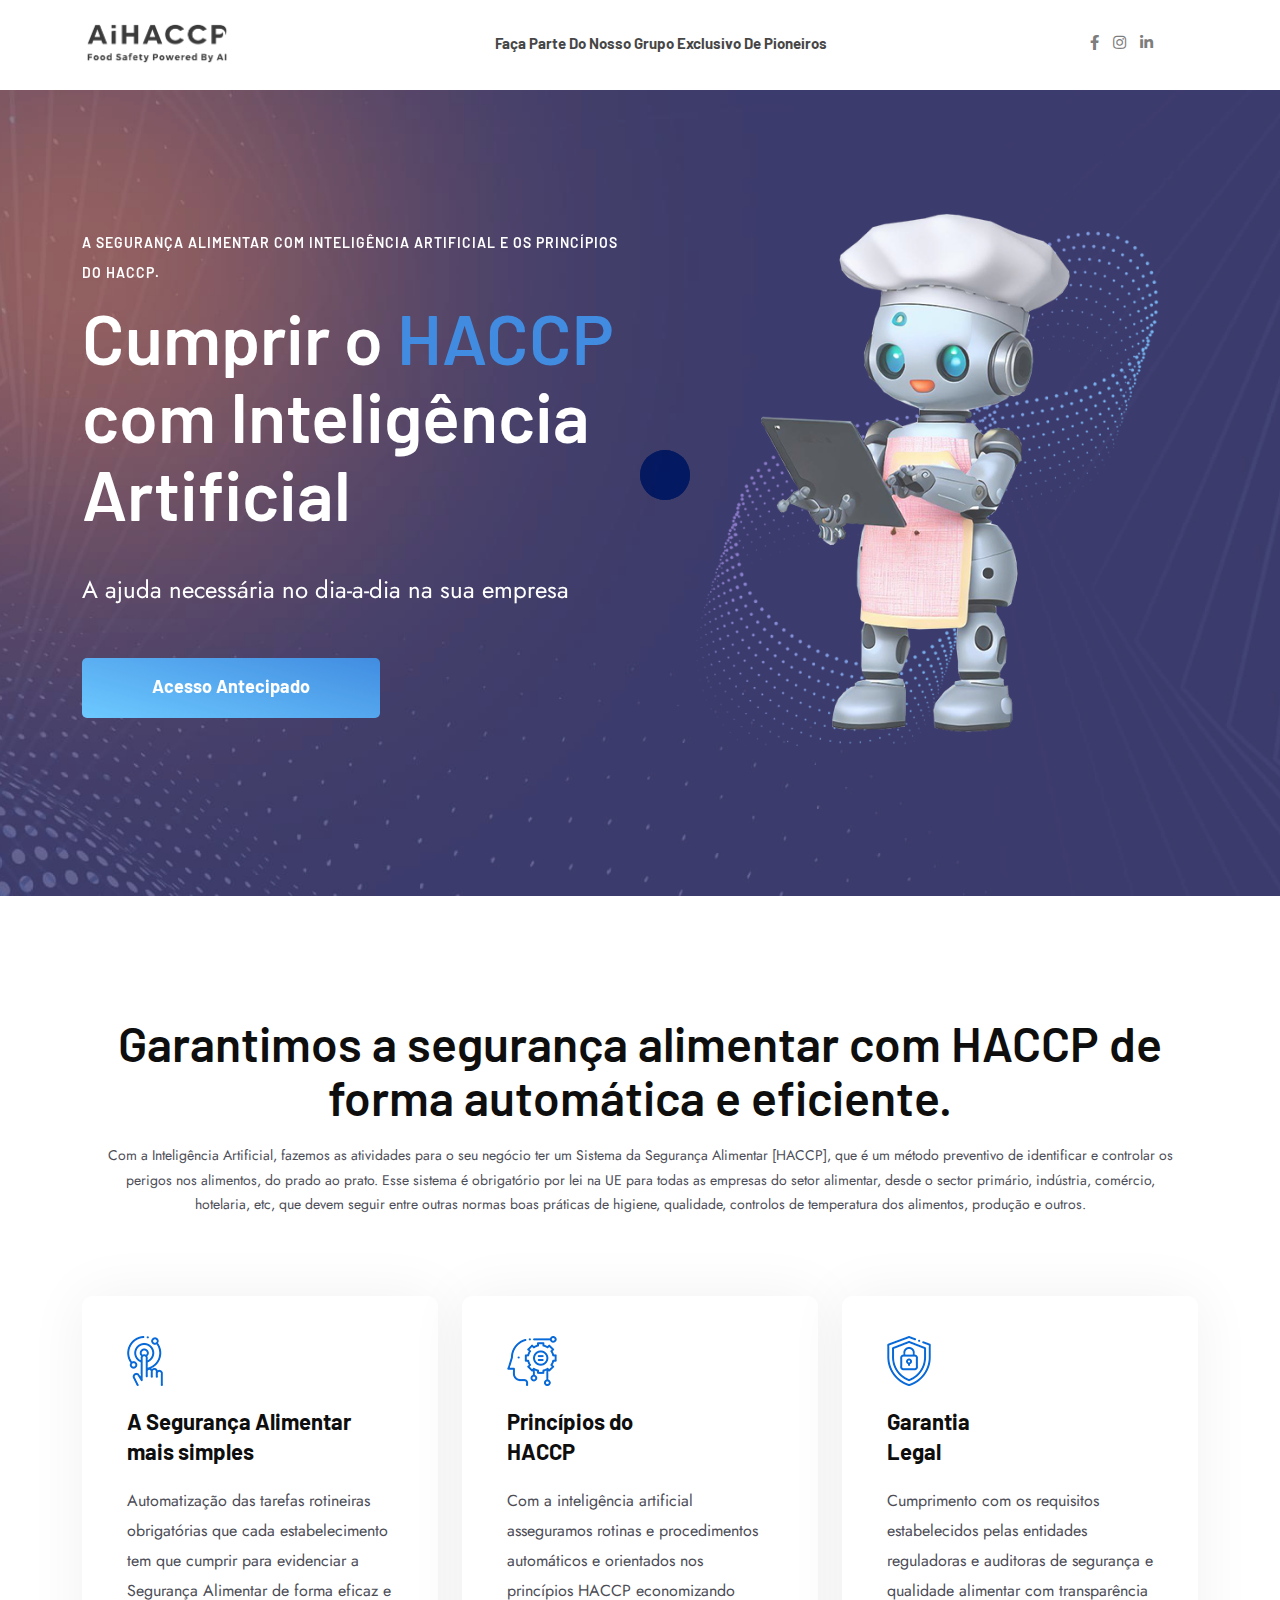
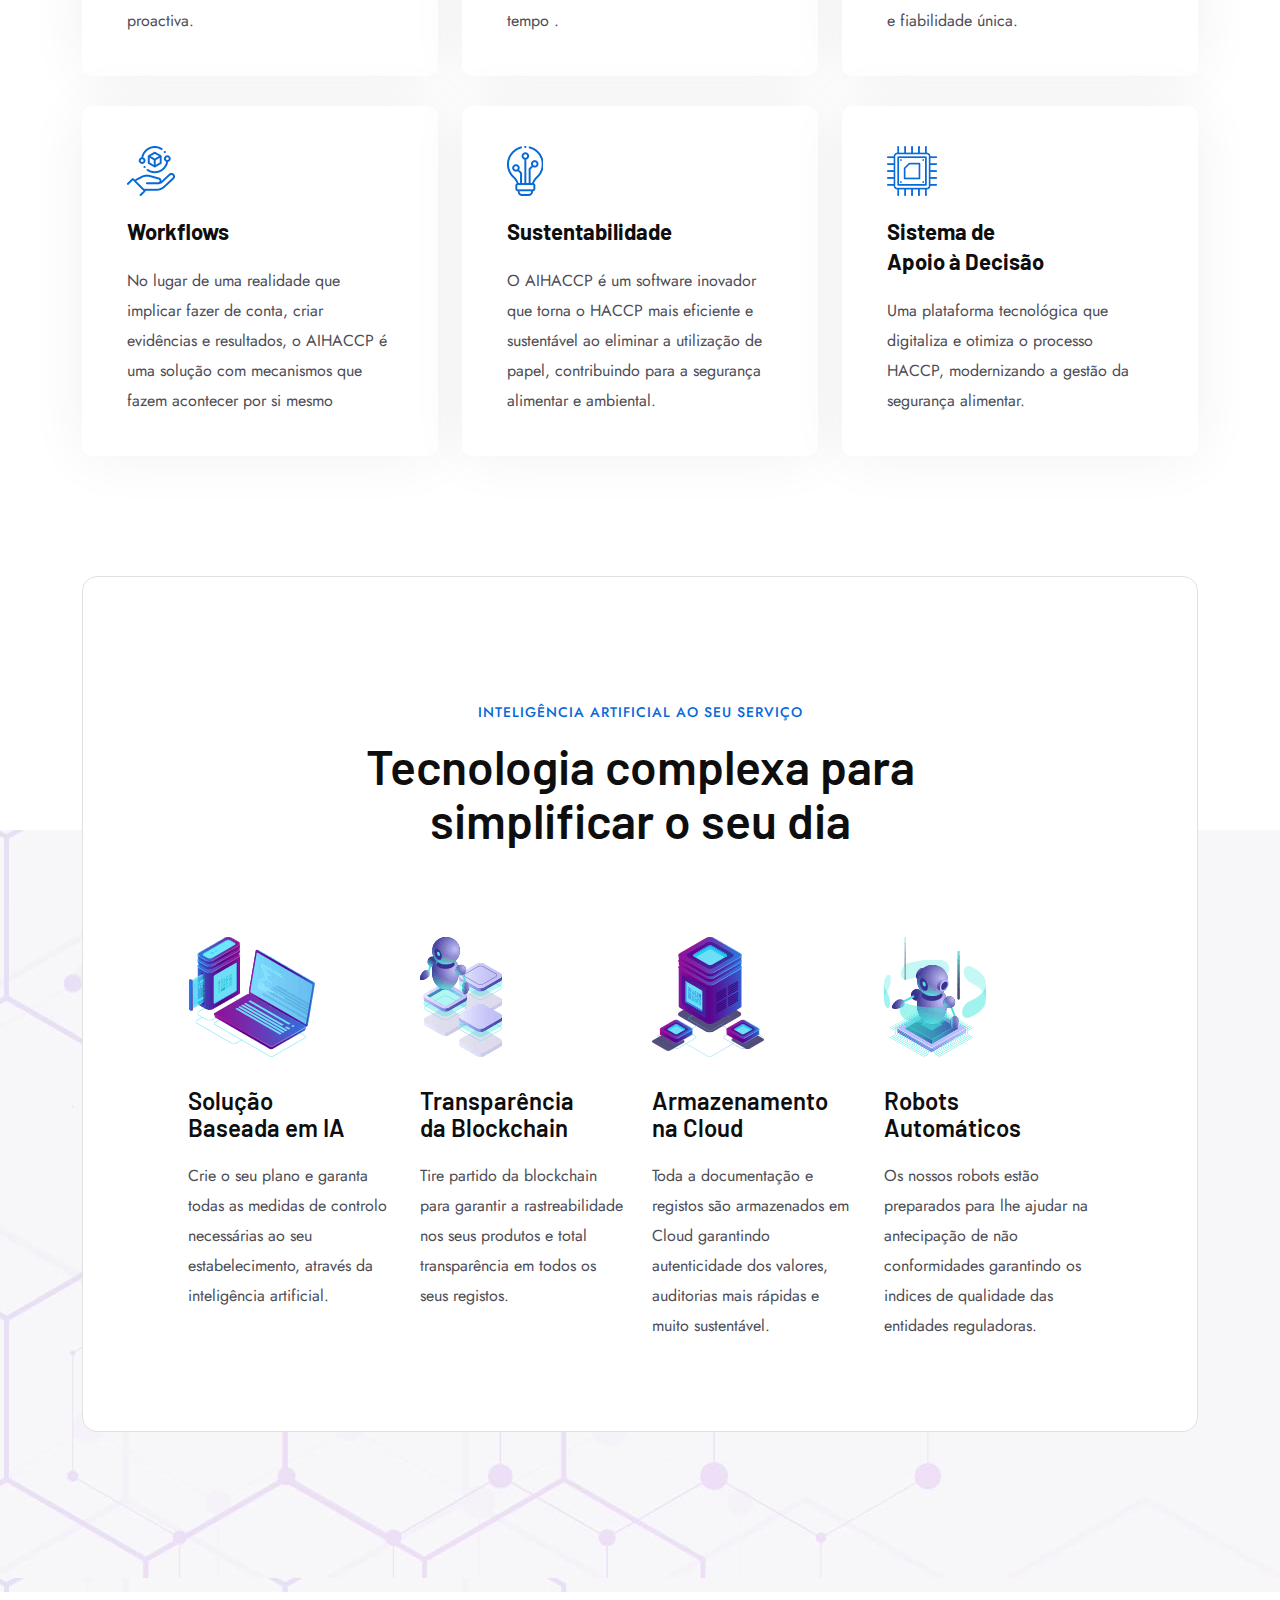
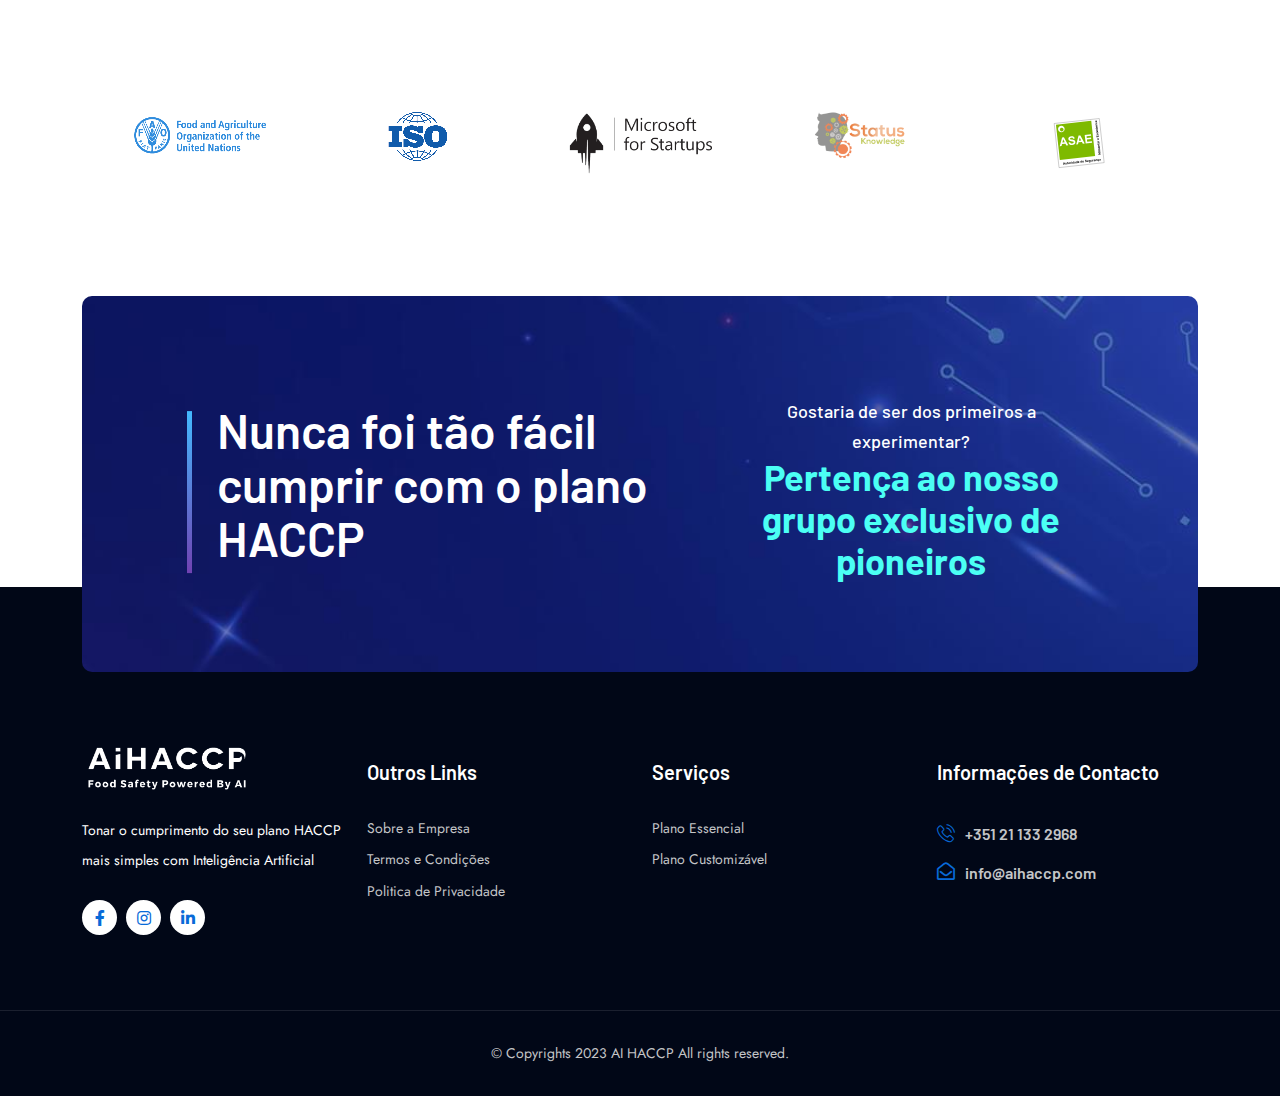
==== commit f9439d22: "s" ====
--- a/index.html
+++ b/index.html
@@ -278,7 +278,7 @@
                     <div class="section-title text-center">
                     
                         <h2 class="title">Garantimos a segurança alimentar com HACCP de forma automática e eficiente.</h2>
-                            <p class="text" style="margin:1.2rem;">Com a Inteligência Artificial, fazemos as atividades para o seu negócio ter um Sistema da Segurança Alimentar [HACCP], que é um método preventivo de identificar e controlar os perigos nos alimentos, da natureza à mesa. Esse sistema é obrigatório por lei para as empresas do setor alimentar, que devem seguir as normas de higiene, qualidade e temperatura dos alimentos.</p>
+                            <p class="text" style="margin:1.2rem;">Com a Inteligência Artificial, fazemos as atividades para o seu negócio ter um Sistema da Segurança Alimentar [HACCP], que é um método preventivo de identificar e controlar os perigos nos alimentos, do prado ao prato. Esse sistema é obrigatório por lei na UE para todas as empresas do setor alimentar, desde o sector primário, indústria, comércio, hotelaria, etc, que devem seguir entre outras normas boas práticas de higiene, qualidade, controlos de temperatura dos alimentos, produção e outros.</p>
                     </div>
                     <div class="choose-us-content-wrap">
                         <div class="row">
